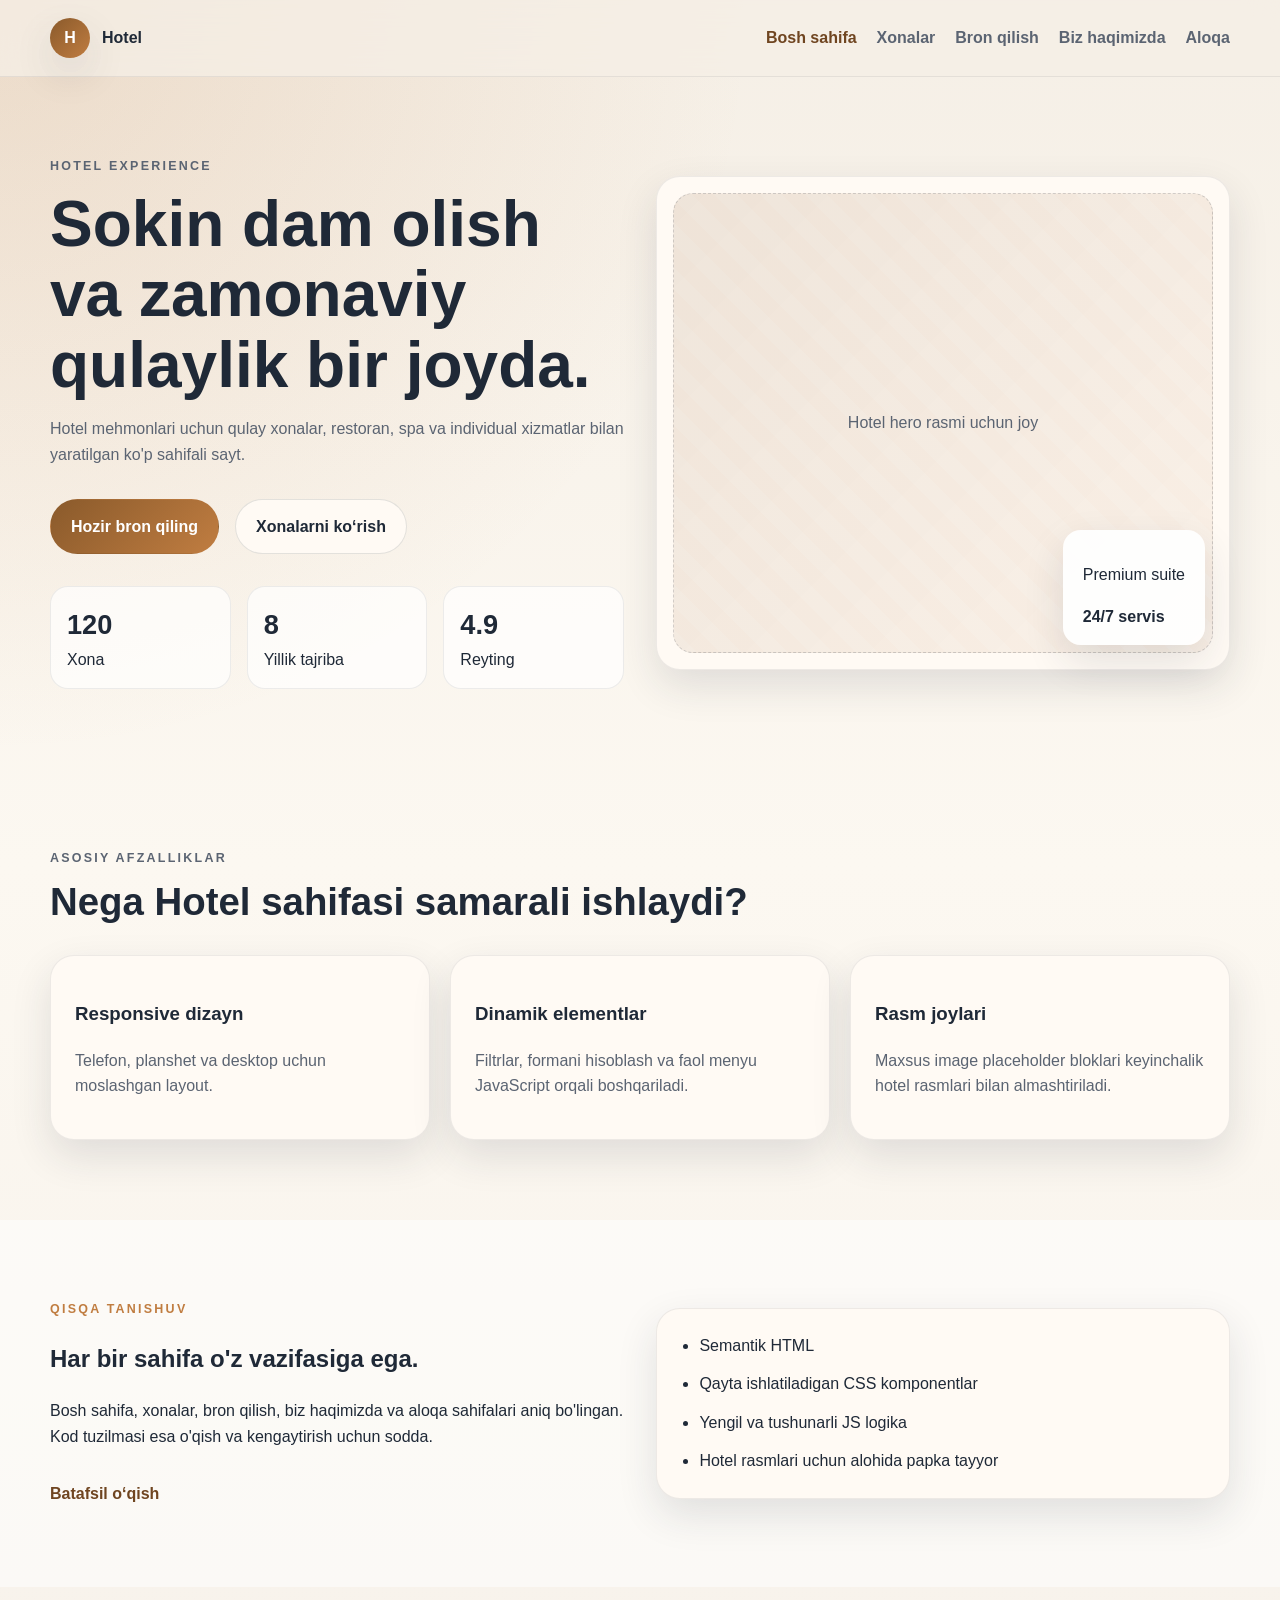
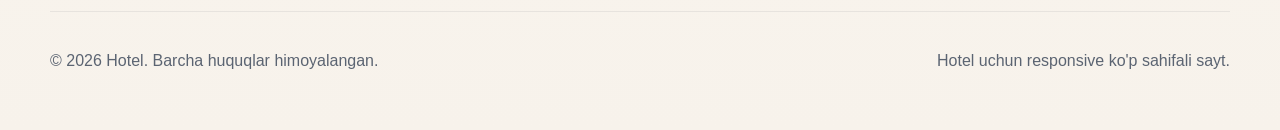
==== index.html @ 444945fe "Project initialized" ====
<!doctype html>
<html lang="uz">
  <head>
    <meta charset="UTF-8" />
    <meta name="viewport" content="width=device-width, initial-scale=1.0" />
    <meta
      name="description"
      content="Hotel - zamonaviy, responsive va ko'p sahifali mehmonxona sayti."
    />
    <title>Hotel | Bosh sahifa</title>
    <link rel="stylesheet" href="css/styles.css" />
    <script src="js/main.js" defer></script>
  </head>
  <body>
    <header class="site-header" data-header>
      <div class="container nav-shell">
        <a class="brand" href="index.html" aria-label="Hotel bosh sahifasi">
          <span class="brand-mark">H</span>
          <span class="brand-text">Hotel</span>
        </a>
        <button
          class="nav-toggle"
          type="button"
          aria-expanded="false"
          aria-controls="site-nav"
        >
          <span></span>
          <span></span>
          <span></span>
          <span class="sr-only">Menyuni ochish</span>
        </button>
        <nav class="site-nav" id="site-nav" data-nav>
          <a class="active" href="index.html">Bosh sahifa</a>
          <a href="rooms.html">Xonalar</a>
          <a href="booking.html">Bron qilish</a>
          <a href="about.html">Biz haqimizda</a>
          <a href="contact.html">Aloqa</a>
        </nav>
      </div>
    </header>

    <main>
      <section class="hero section" data-reveal>
        <div class="container hero-grid">
          <div class="hero-copy">
            <p class="eyebrow">Hotel Experience</p>
            <h1>Sokin dam olish va zamonaviy qulaylik bir joyda.</h1>
            <p>
              Hotel mehmonlari uchun qulay xonalar, restoran, spa va individual
              xizmatlar bilan yaratilgan ko'p sahifali sayt.
            </p>
            <div class="hero-actions">
              <a class="btn btn-primary" href="booking.html"
                >Hozir bron qiling</a
              >
              <a class="btn btn-secondary" href="rooms.html"
                >Xonalarni ko‘rish</a
              >
            </div>
            <ul class="hero-stats">
              <li><strong data-counter="120">0</strong><span>Xona</span></li>
              <li>
                <strong data-counter="8">0</strong><span>Yillik tajriba</span>
              </li>
              <li><strong data-counter="4.9">0</strong><span>Reyting</span></li>
            </ul>
          </div>
          <div class="hero-visual card" aria-label="Hotel vizual bloki">
            <div class="image-placeholder image-placeholder--large">
              <span>Hotel hero rasmi uchun joy</span>
            </div>
            <div class="floating-card">
              <p>Premium suite</p>
              <strong>24/7 servis</strong>
            </div>
          </div>
        </div>
      </section>

      <section class="section" data-reveal>
        <div class="container">
          <div class="section-heading">
            <p class="eyebrow">Asosiy afzalliklar</p>
            <h2>Nega Hotel sahifasi samarali ishlaydi?</h2>
          </div>
          <div class="feature-grid">
            <article class="card feature-card">
              <h3>Responsive dizayn</h3>
              <p>Telefon, planshet va desktop uchun moslashgan layout.</p>
            </article>
            <article class="card feature-card">
              <h3>Dinamik elementlar</h3>
              <p>
                Filtrlar, formani hisoblash va faol menyu JavaScript orqali
                boshqariladi.
              </p>
            </article>
            <article class="card feature-card">
              <h3>Rasm joylari</h3>
              <p>
                Maxsus image placeholder bloklari keyinchalik hotel rasmlari
                bilan almashtiriladi.
              </p>
            </article>
          </div>
        </div>
      </section>

      <section class="section section-muted" data-reveal>
        <div class="container split-layout">
          <div>
            <p class="eyebrow">Qisqa tanishuv</p>
            <h2>Har bir sahifa o'z vazifasiga ega.</h2>
            <p>
              Bosh sahifa, xonalar, bron qilish, biz haqimizda va aloqa
              sahifalari aniq bo'lingan. Kod tuzilmasi esa o'qish va
              kengaytirish uchun sodda.
            </p>
            <a class="text-link" href="about.html">Batafsil o‘qish</a>
          </div>
          <div class="card checklist-card">
            <ul class="clean-list">
              <li>Semantik HTML</li>
              <li>Qayta ishlatiladigan CSS komponentlar</li>
              <li>Yengil va tushunarli JS logika</li>
              <li>Hotel rasmlari uchun alohida papka tayyor</li>
            </ul>
          </div>
        </div>
      </section>
    </main>

    <footer class="site-footer">
      <div class="container footer-grid">
        <p>
          &copy; <span data-year></span> Hotel. Barcha huquqlar himoyalangan.
        </p>
        <p>Hotel uchun responsive ko'p sahifali sayt.</p>
      </div>
    </footer>
  </body>
</html>
---- css/styles.css ----
:root {
  --bg: #f5efe6;
  --bg-alt: #efe4d3;
  --surface: #fffaf4;
  --surface-strong: #ffffff;
  --text: #1f2937;
  --muted: #5b6472;
  --brand: #8a5a2b;
  --brand-dark: #6f4520;
  --accent: #c07d41;
  --border: rgba(31, 41, 55, 0.12);
  --shadow: 0 16px 40px rgba(31, 41, 55, 0.12);
  --radius: 24px;
  --container: 1180px;
}

* {
  box-sizing: border-box;
}

html {
  scroll-behavior: smooth;
}

body {
  margin: 0;
  font-family: 'Segoe UI', 'Helvetica Neue', Arial, sans-serif;
  background:
    radial-gradient(
      circle at top left,
      rgba(192, 125, 65, 0.18),
      transparent 35%
    ),
    linear-gradient(180deg, var(--bg), #fcf8f1 50%, #f7f2eb 100%);
  color: var(--text);
  line-height: 1.6;
}

a {
  color: inherit;
  text-decoration: none;
}

img {
  max-width: 100%;
  display: block;
}

button,
input,
select,
textarea {
  font: inherit;
}

.container {
  width: min(100% - 2rem, var(--container));
  margin-inline: auto;
}

.section {
  padding: 5rem 0;
}

.section-muted {
  background: rgba(255, 255, 255, 0.55);
}

.site-header {
  position: sticky;
  top: 0;
  z-index: 20;
  backdrop-filter: blur(16px);
  background: rgba(245, 239, 230, 0.78);
  border-bottom: 1px solid rgba(31, 41, 55, 0.08);
}

.nav-shell {
  min-height: 76px;
  display: flex;
  align-items: center;
  justify-content: space-between;
  gap: 1rem;
}

.brand {
  display: inline-flex;
  align-items: center;
  gap: 0.75rem;
  font-weight: 700;
}

.brand-mark {
  width: 2.5rem;
  height: 2.5rem;
  display: grid;
  place-items: center;
  border-radius: 50%;
  color: #fff;
  background: linear-gradient(135deg, var(--brand), var(--accent));
  box-shadow: var(--shadow);
}

.site-nav {
  display: flex;
  align-items: center;
  gap: 1.25rem;
}

.site-nav a {
  color: var(--muted);
  font-weight: 600;
  transition: color 0.2s ease;
}

.site-nav a:hover,
.site-nav a.active {
  color: var(--brand-dark);
}

.nav-toggle {
  display: none;
  width: 3rem;
  height: 3rem;
  border: 1px solid var(--border);
  border-radius: 14px;
  background: var(--surface);
  align-items: center;
  justify-content: center;
  gap: 0.22rem;
  flex-direction: column;
}

.nav-toggle span {
  width: 1.25rem;
  height: 2px;
  border-radius: 999px;
  background: var(--text);
}

.hero-grid,
.split-layout,
.booking-layout,
.about-layout,
.contact-layout {
  display: grid;
  gap: 2rem;
  align-items: center;
}

.hero-grid,
.split-layout,
.about-layout,
.contact-layout {
  grid-template-columns: repeat(2, minmax(0, 1fr));
}

.hero-copy h1,
.section-heading h2,
.booking-layout h1,
.about-layout h1,
.contact-card h1 {
  margin: 0 0 1rem;
  line-height: 1.1;
}

.hero-copy h1,
.booking-layout h1,
.about-layout h1,
.contact-card h1 {
  font-size: clamp(2.5rem, 5vw, 4.75rem);
}

.section-heading {
  margin-bottom: 2rem;
}

.section-heading h2 {
  font-size: clamp(1.9rem, 3vw, 2.75rem);
}

.eyebrow {
  margin: 0 0 0.75rem;
  text-transform: uppercase;
  letter-spacing: 0.18em;
  font-size: 0.78rem;
  font-weight: 700;
  color: var(--accent);
}

.hero-copy p,
.section-heading p,
.feature-card p,
.room-card p,
.summary-note,
.timeline-item p,
.contact-info p {
  color: var(--muted);
}

.hero-actions {
  display: flex;
  flex-wrap: wrap;
  gap: 1rem;
  margin: 2rem 0;
}

.btn {
  display: inline-flex;
  align-items: center;
  justify-content: center;
  min-height: 3rem;
  padding: 0.85rem 1.25rem;
  border-radius: 999px;
  border: 1px solid transparent;
  font-weight: 700;
  transition:
    transform 0.2s ease,
    background 0.2s ease,
    border-color 0.2s ease;
}

.btn:hover {
  transform: translateY(-1px);
}

.btn-primary {
  color: #fff;
  background: linear-gradient(135deg, var(--brand), var(--accent));
}

.btn-secondary,
.filter-btn {
  background: var(--surface);
  border-color: var(--border);
  color: var(--text);
}

.hero-stats {
  list-style: none;
  padding: 0;
  margin: 2rem 0 0;
  display: grid;
  grid-template-columns: repeat(3, minmax(0, 1fr));
  gap: 1rem;
}

.hero-stats li,
.summary-row {
  padding: 1rem;
  border-radius: 18px;
  background: rgba(255, 255, 255, 0.68);
  border: 1px solid rgba(31, 41, 55, 0.08);
}

.hero-stats strong {
  display: block;
  font-size: 1.7rem;
}

.card {
  background: var(--surface);
  border: 1px solid rgba(31, 41, 55, 0.08);
  border-radius: var(--radius);
  box-shadow: var(--shadow);
}

.hero-visual {
  position: relative;
  padding: 1rem;
}

.floating-card {
  position: absolute;
  right: 1.5rem;
  bottom: 1.5rem;
  padding: 1rem 1.25rem;
  border-radius: 18px;
  background: rgba(255, 255, 255, 0.92);
  box-shadow: var(--shadow);
}

.feature-grid,
.room-grid,
.timeline {
  display: grid;
  gap: 1.25rem;
}

.feature-grid {
  grid-template-columns: repeat(3, minmax(0, 1fr));
}

.feature-card,
.timeline-item,
.summary-card,
.form-card,
.contact-card,
.contact-info,
.checklist-card {
  padding: 1.5rem;
}

.split-heading {
  display: flex;
  align-items: flex-end;
  justify-content: space-between;
  gap: 1rem;
  flex-wrap: wrap;
}

.room-filters {
  display: flex;
  flex-wrap: wrap;
  gap: 0.75rem;
}

.filter-btn {
  padding: 0.8rem 1rem;
  border-radius: 999px;
  cursor: pointer;
}

.filter-btn.is-active {
  color: #fff;
  background: var(--brand);
  border-color: var(--brand);
}

.room-grid {
  grid-template-columns: repeat(2, minmax(0, 1fr));
}

.room-card {
  overflow: hidden;
}

.room-card-body {
  padding: 1.25rem;
}

.room-meta {
  display: flex;
  align-items: center;
  justify-content: space-between;
  gap: 1rem;
  margin-top: 1rem;
}

.booking-layout,
.contact-layout {
  grid-template-columns: 1.15fr 0.85fr;
}

.booking-form,
.contact-form {
  display: grid;
  gap: 1rem;
}

.booking-form label,
.contact-form label {
  display: grid;
  gap: 0.45rem;
  font-weight: 600;
}

.booking-form input,
.booking-form select,
.contact-form input,
.contact-form textarea {
  width: 100%;
  padding: 0.9rem 1rem;
  border-radius: 14px;
  border: 1px solid var(--border);
  background: rgba(255, 255, 255, 0.8);
}

.summary-row {
  display: flex;
  justify-content: space-between;
  align-items: center;
  margin-bottom: 1rem;
}

.timeline {
  margin-top: 2rem;
}

.image-stack {
  padding: 1rem;
  display: grid;
  gap: 1rem;
}

.image-placeholder {
  border-radius: 20px;
  border: 1px dashed rgba(31, 41, 55, 0.18);
  display: grid;
  place-items: center;
  text-align: center;
  color: var(--muted);
  background:
    linear-gradient(135deg, rgba(138, 90, 43, 0.14), rgba(192, 125, 65, 0.08)),
    repeating-linear-gradient(
      45deg,
      rgba(255, 255, 255, 0.3) 0 16px,
      transparent 16px 32px
    );
}

.image-placeholder--large {
  min-height: 460px;
}

.image-placeholder--medium {
  min-height: 220px;
}

.image-placeholder--room {
  min-height: 220px;
  border-radius: 0;
}

.image-placeholder--map {
  min-height: 230px;
  margin-top: 1rem;
}

.image-placeholder--accent {
  background:
    linear-gradient(135deg, rgba(111, 69, 32, 0.2), rgba(192, 125, 65, 0.14)),
    repeating-linear-gradient(
      135deg,
      rgba(255, 255, 255, 0.22) 0 14px,
      transparent 14px 28px
    );
}

.text-link {
  display: inline-flex;
  margin-top: 1rem;
  font-weight: 700;
  color: var(--brand-dark);
}

.clean-list {
  margin: 0;
  padding-left: 1.15rem;
  display: grid;
  gap: 0.8rem;
}

.site-footer {
  padding: 1.5rem 0 2.5rem;
  color: var(--muted);
}

.footer-grid {
  display: flex;
  justify-content: space-between;
  gap: 1rem;
  flex-wrap: wrap;
  border-top: 1px solid rgba(31, 41, 55, 0.08);
  padding-top: 1.25rem;
}

.sr-only {
  position: absolute;
  width: 1px;
  height: 1px;
  padding: 0;
  margin: -1px;
  overflow: hidden;
  clip: rect(0, 0, 0, 0);
  white-space: nowrap;
  border: 0;
}

[data-reveal] {
  opacity: 0;
  transform: translateY(18px);
  transition:
    opacity 0.7s ease,
    transform 0.7s ease;
}

[data-reveal].is-visible {
  opacity: 1;
  transform: translateY(0);
}

@media (max-width: 900px) {
  .hero-grid,
  .split-layout,
  .feature-grid,
  .room-grid,
  .booking-layout,
  .about-layout,
  .contact-layout {
    grid-template-columns: 1fr;
  }

  .nav-toggle {
    display: inline-flex;
  }

  .site-nav {
    position: absolute;
    top: 76px;
    right: 1rem;
    left: 1rem;
    display: grid;
    gap: 0;
    background: rgba(255, 250, 244, 0.98);
    border: 1px solid rgba(31, 41, 55, 0.08);
    border-radius: 20px;
    overflow: hidden;
    box-shadow: var(--shadow);
    max-height: 0;
    opacity: 0;
    pointer-events: none;
    transition:
      max-height 0.25s ease,
      opacity 0.25s ease;
  }

  .site-nav.is-open {
    max-height: 420px;
    opacity: 1;
    pointer-events: auto;
  }

  .site-nav a {
    padding: 1rem 1.1rem;
    border-bottom: 1px solid rgba(31, 41, 55, 0.06);
  }

  .site-nav a:last-child {
    border-bottom: 0;
  }

  .hero-stats {
    grid-template-columns: 1fr;
  }
}

@media (max-width: 640px) {
  .section {
    padding: 3.5rem 0;
  }

  .container {
    width: min(100% - 1.2rem, var(--container));
  }

  .floating-card {
    position: static;
    margin-top: 1rem;
  }

  .room-meta,
  .summary-row,
  .footer-grid {
    flex-direction: column;
    align-items: flex-start;
  }
}
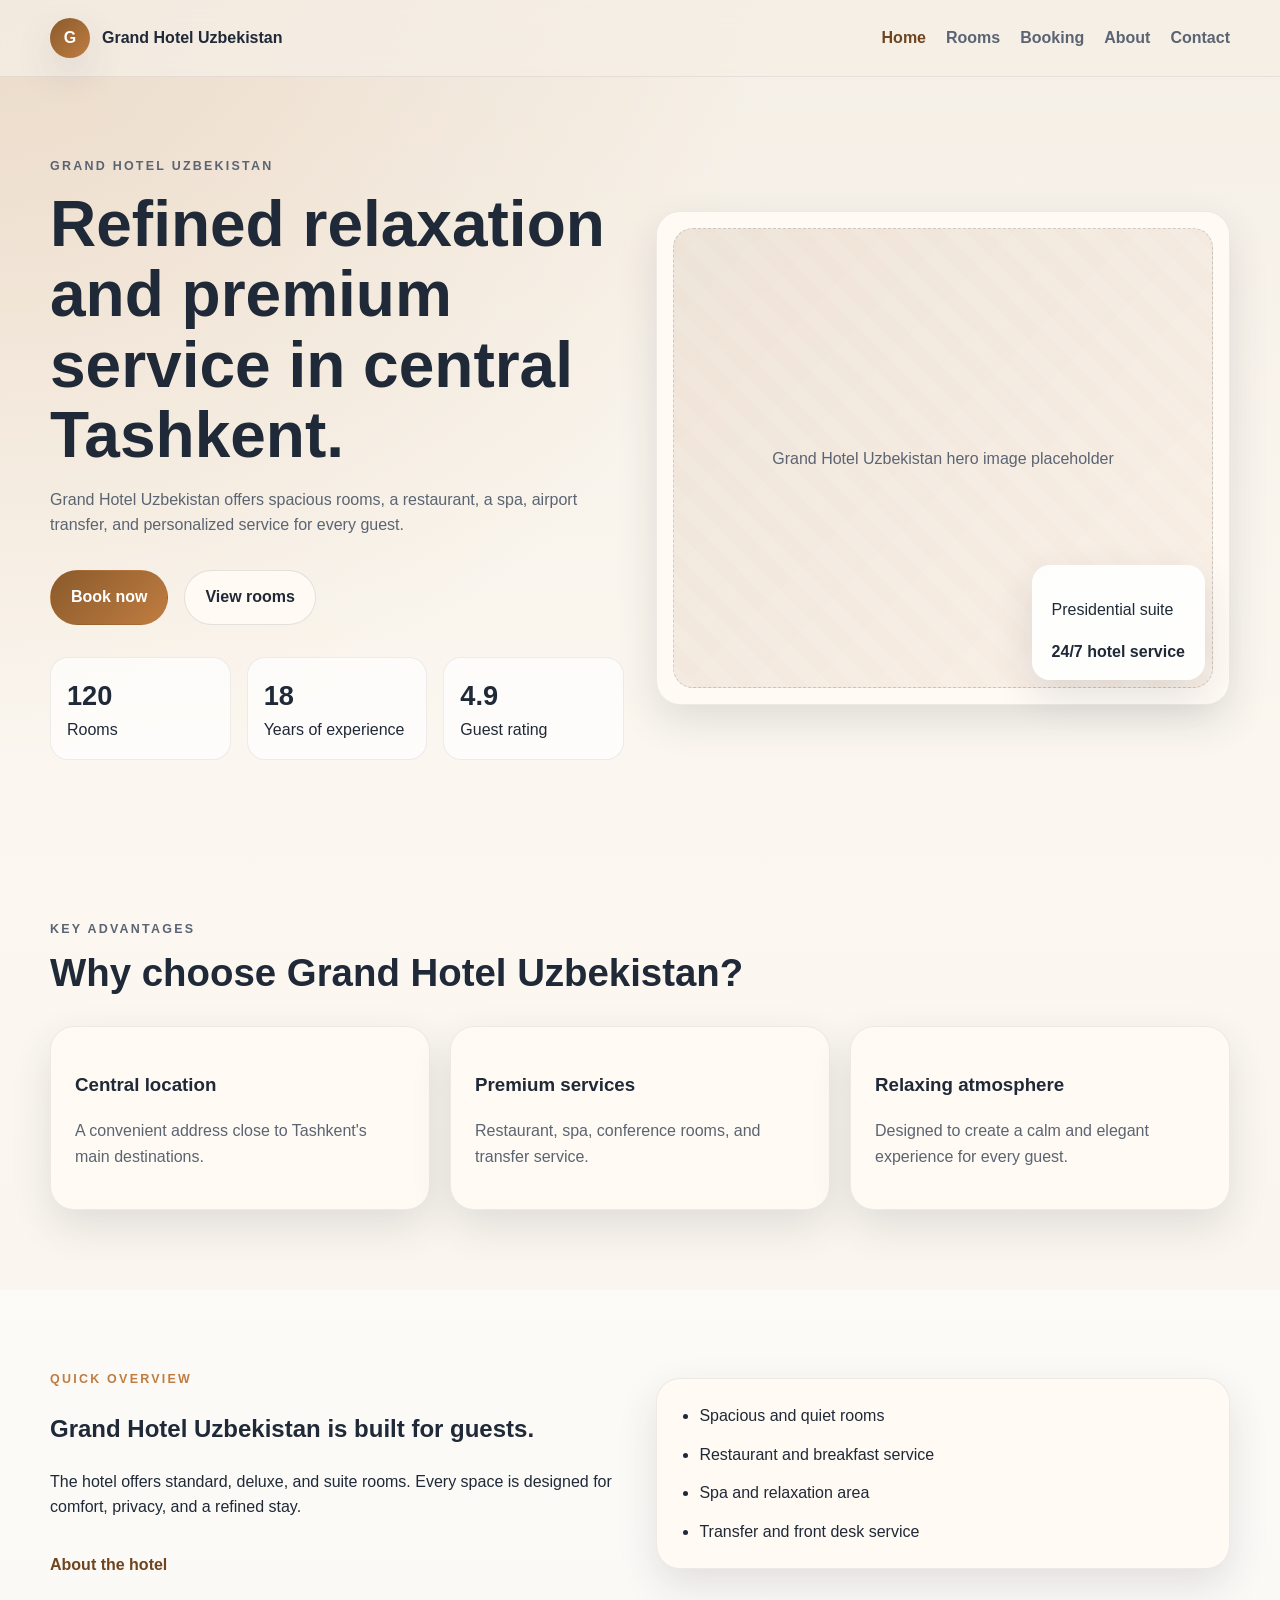
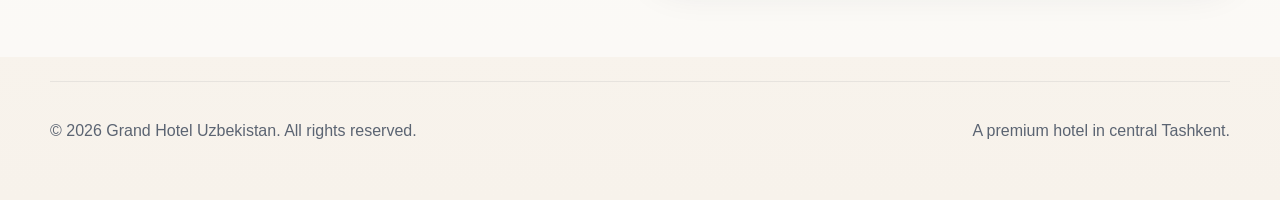
==== commit 1fb60c5b: "Change language" ====
--- a/index.html
+++ b/index.html
@@ -1,22 +1,26 @@
 <!doctype html>
-<html lang="uz">
+<html lang="en">
   <head>
     <meta charset="UTF-8" />
     <meta name="viewport" content="width=device-width, initial-scale=1.0" />
     <meta
       name="description"
-      content="Hotel - zamonaviy, responsive va ko'p sahifali mehmonxona sayti."
+      content="Grand Hotel Uzbekistan - a premium hotel in the heart of Tashkent."
     />
-    <title>Hotel | Bosh sahifa</title>
+    <title>Grand Hotel Uzbekistan | Home</title>
     <link rel="stylesheet" href="css/styles.css" />
     <script src="js/main.js" defer></script>
   </head>
   <body>
     <header class="site-header" data-header>
       <div class="container nav-shell">
-        <a class="brand" href="index.html" aria-label="Hotel bosh sahifasi">
-          <span class="brand-mark">H</span>
-          <span class="brand-text">Hotel</span>
+        <a
+          class="brand"
+          href="index.html"
+          aria-label="Grand Hotel Uzbekistan home page"
+        >
+          <span class="brand-mark">G</span>
+          <span class="brand-text">Grand Hotel Uzbekistan</span>
         </a>
         <button
           class="nav-toggle"
@@ -27,14 +31,14 @@
           <span></span>
           <span></span>
           <span></span>
-          <span class="sr-only">Menyuni ochish</span>
+          <span class="sr-only">Open menu</span>
         </button>
         <nav class="site-nav" id="site-nav" data-nav>
-          <a class="active" href="index.html">Bosh sahifa</a>
-          <a href="rooms.html">Xonalar</a>
-          <a href="booking.html">Bron qilish</a>
-          <a href="about.html">Biz haqimizda</a>
-          <a href="contact.html">Aloqa</a>
+          <a class="active" href="index.html">Home</a>
+          <a href="rooms.html">Rooms</a>
+          <a href="booking.html">Booking</a>
+          <a href="about.html">About</a>
+          <a href="contact.html">Contact</a>
         </nav>
       </div>
     </header>
@@ -43,35 +47,34 @@
       <section class="hero section" data-reveal>
         <div class="container hero-grid">
           <div class="hero-copy">
-            <p class="eyebrow">Hotel Experience</p>
-            <h1>Sokin dam olish va zamonaviy qulaylik bir joyda.</h1>
+            <p class="eyebrow">Grand Hotel Uzbekistan</p>
+            <h1>Refined relaxation and premium service in central Tashkent.</h1>
             <p>
-              Hotel mehmonlari uchun qulay xonalar, restoran, spa va individual
-              xizmatlar bilan yaratilgan ko'p sahifali sayt.
+              Grand Hotel Uzbekistan offers spacious rooms, a restaurant, a spa,
+              airport transfer, and personalized service for every guest.
             </p>
             <div class="hero-actions">
-              <a class="btn btn-primary" href="booking.html"
-                >Hozir bron qiling</a
-              >
-              <a class="btn btn-secondary" href="rooms.html"
-                >Xonalarni ko‘rish</a
-              >
+              <a class="btn btn-primary" href="booking.html">Book now</a>
+              <a class="btn btn-secondary" href="rooms.html">View rooms</a>
             </div>
             <ul class="hero-stats">
-              <li><strong data-counter="120">0</strong><span>Xona</span></li>
+              <li><strong data-counter="120">0</strong><span>Rooms</span></li>
               <li>
-                <strong data-counter="8">0</strong><span>Yillik tajriba</span>
+                <strong data-counter="18">0</strong
+                ><span>Years of experience</span>
               </li>
-              <li><strong data-counter="4.9">0</strong><span>Reyting</span></li>
+              <li>
+                <strong data-counter="4.9">0</strong><span>Guest rating</span>
+              </li>
             </ul>
           </div>
           <div class="hero-visual card" aria-label="Hotel vizual bloki">
             <div class="image-placeholder image-placeholder--large">
-              <span>Hotel hero rasmi uchun joy</span>
+              <span>Grand Hotel Uzbekistan hero image placeholder</span>
             </div>
             <div class="floating-card">
-              <p>Premium suite</p>
-              <strong>24/7 servis</strong>
+              <p>Presidential suite</p>
+              <strong>24/7 hotel service</strong>
             </div>
           </div>
         </div>
@@ -80,26 +83,23 @@
       <section class="section" data-reveal>
         <div class="container">
           <div class="section-heading">
-            <p class="eyebrow">Asosiy afzalliklar</p>
-            <h2>Nega Hotel sahifasi samarali ishlaydi?</h2>
+            <p class="eyebrow">Key advantages</p>
+            <h2>Why choose Grand Hotel Uzbekistan?</h2>
           </div>
           <div class="feature-grid">
             <article class="card feature-card">
-              <h3>Responsive dizayn</h3>
-              <p>Telefon, planshet va desktop uchun moslashgan layout.</p>
+              <h3>Central location</h3>
+              <p>A convenient address close to Tashkent's main destinations.</p>
             </article>
             <article class="card feature-card">
-              <h3>Dinamik elementlar</h3>
-              <p>
-                Filtrlar, formani hisoblash va faol menyu JavaScript orqali
-                boshqariladi.
-              </p>
+              <h3>Premium services</h3>
+              <p>Restaurant, spa, conference rooms, and transfer service.</p>
             </article>
             <article class="card feature-card">
-              <h3>Rasm joylari</h3>
+              <h3>Relaxing atmosphere</h3>
               <p>
-                Maxsus image placeholder bloklari keyinchalik hotel rasmlari
-                bilan almashtiriladi.
+                Designed to create a calm and elegant experience for every
+                guest.
               </p>
             </article>
           </div>
@@ -109,21 +109,20 @@
       <section class="section section-muted" data-reveal>
         <div class="container split-layout">
           <div>
-            <p class="eyebrow">Qisqa tanishuv</p>
-            <h2>Har bir sahifa o'z vazifasiga ega.</h2>
+            <p class="eyebrow">Quick overview</p>
+            <h2>Grand Hotel Uzbekistan is built for guests.</h2>
             <p>
-              Bosh sahifa, xonalar, bron qilish, biz haqimizda va aloqa
-              sahifalari aniq bo'lingan. Kod tuzilmasi esa o'qish va
-              kengaytirish uchun sodda.
+              The hotel offers standard, deluxe, and suite rooms. Every space is
+              designed for comfort, privacy, and a refined stay.
             </p>
-            <a class="text-link" href="about.html">Batafsil o‘qish</a>
+            <a class="text-link" href="about.html">About the hotel</a>
           </div>
           <div class="card checklist-card">
             <ul class="clean-list">
-              <li>Semantik HTML</li>
-              <li>Qayta ishlatiladigan CSS komponentlar</li>
-              <li>Yengil va tushunarli JS logika</li>
-              <li>Hotel rasmlari uchun alohida papka tayyor</li>
+              <li>Spacious and quiet rooms</li>
+              <li>Restaurant and breakfast service</li>
+              <li>Spa and relaxation area</li>
+              <li>Transfer and front desk service</li>
             </ul>
           </div>
         </div>
@@ -133,9 +132,10 @@
     <footer class="site-footer">
       <div class="container footer-grid">
         <p>
-          &copy; <span data-year></span> Hotel. Barcha huquqlar himoyalangan.
+          &copy; <span data-year></span> Grand Hotel Uzbekistan. All rights
+          reserved.
         </p>
-        <p>Hotel uchun responsive ko'p sahifali sayt.</p>
+        <p>A premium hotel in central Tashkent.</p>
       </div>
     </footer>
   </body>
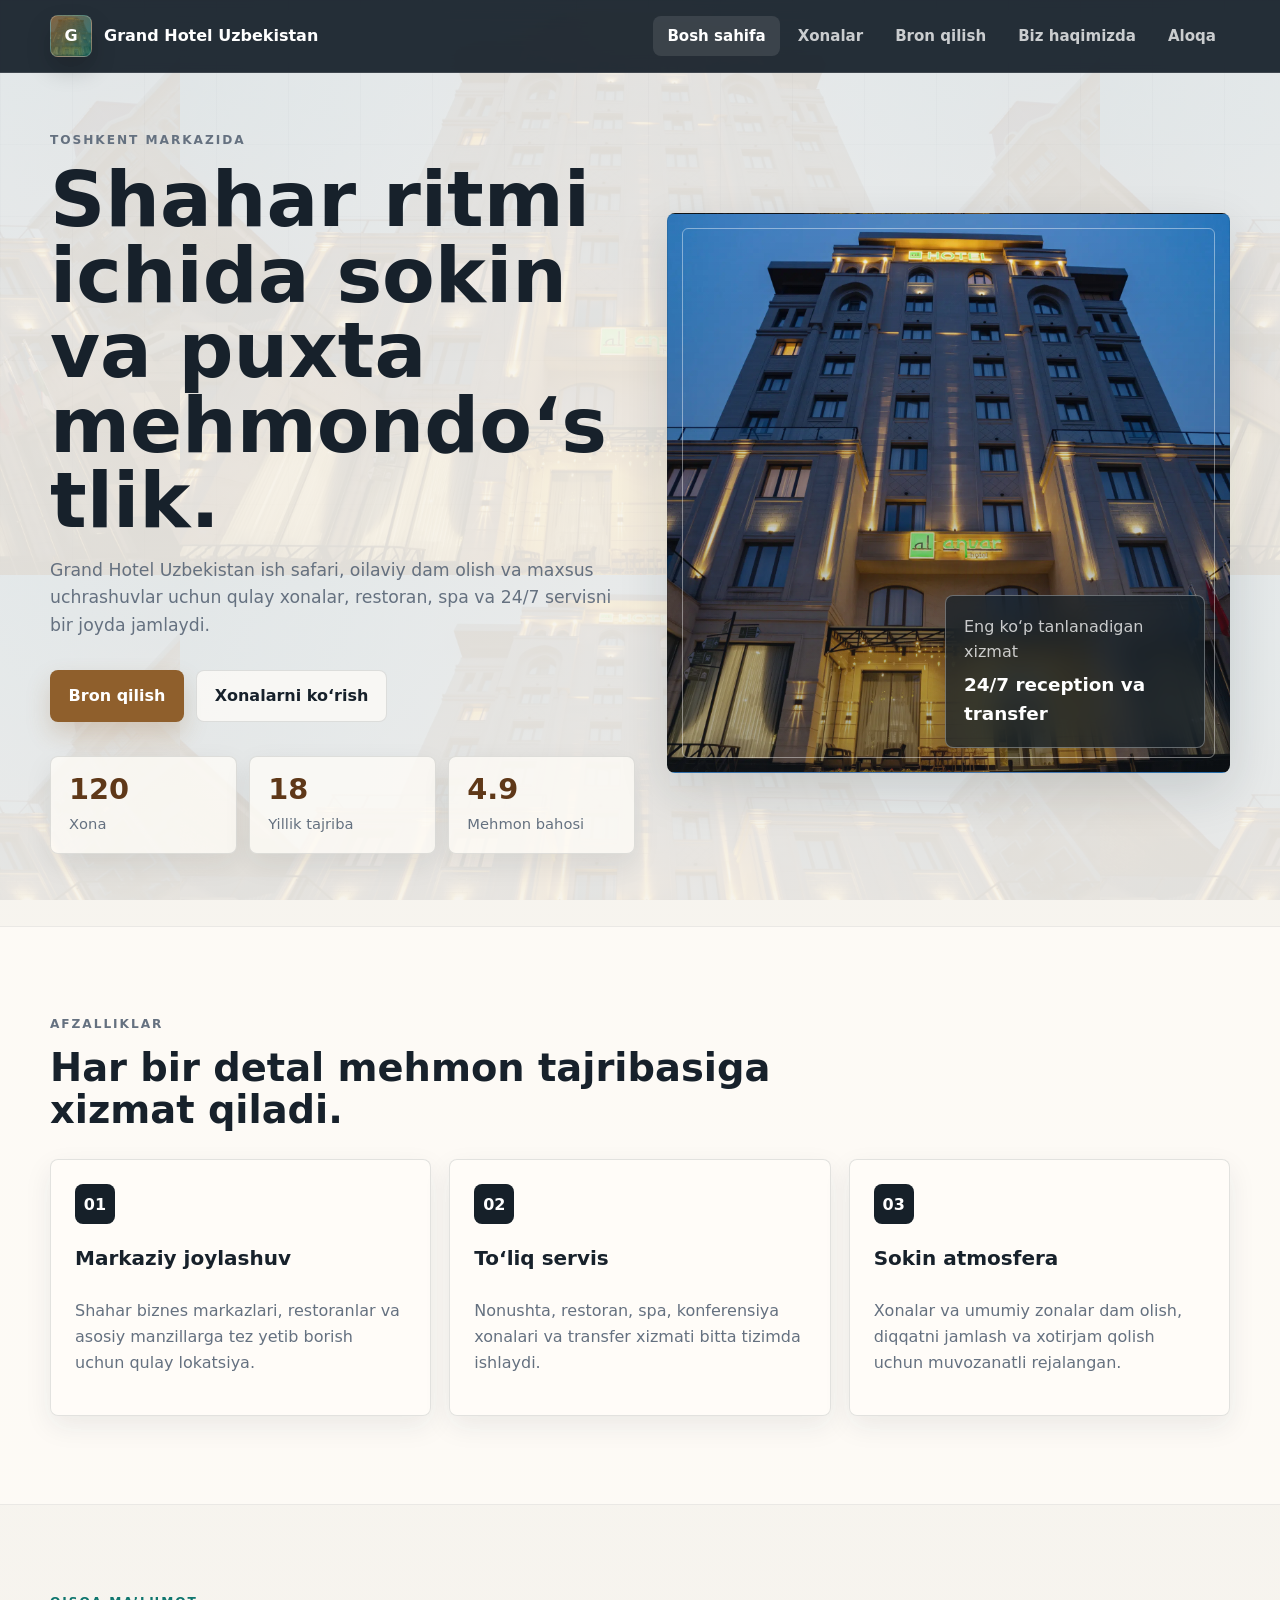
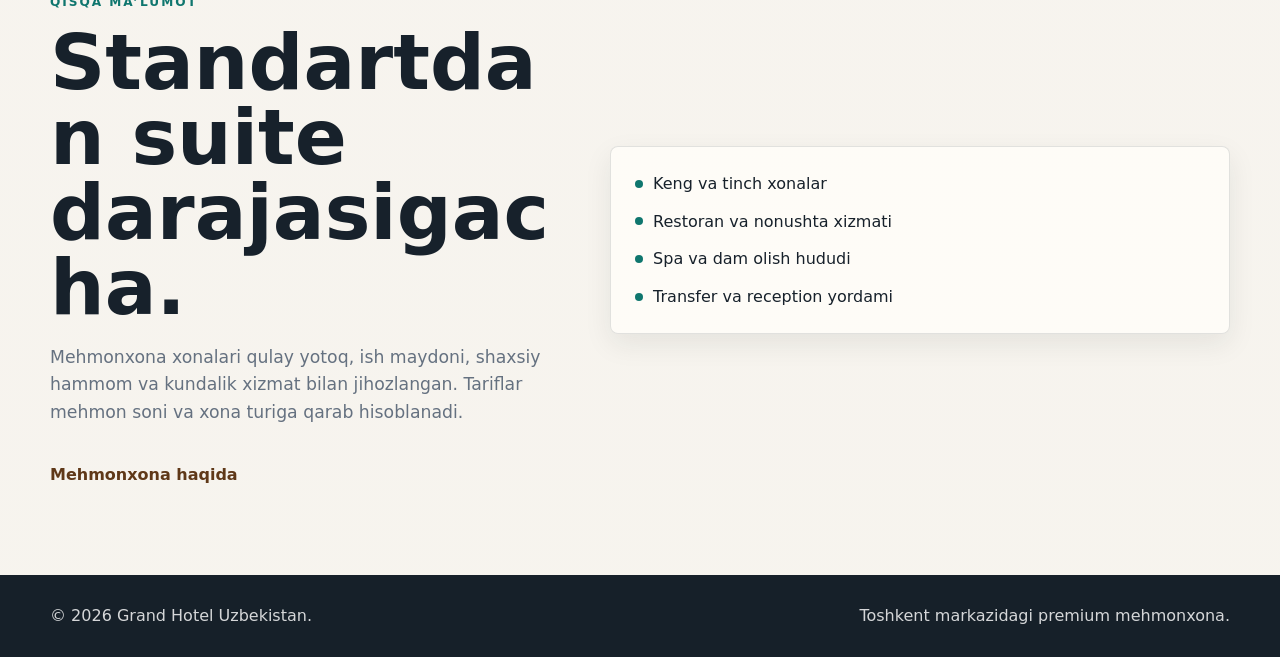
==== commit ea818c51: "Another style gives in project" ====
--- a/index.html
+++ b/index.html
@@ -1,13 +1,13 @@
 <!doctype html>
-<html lang="en">
+<html lang="uz">
   <head>
     <meta charset="UTF-8" />
     <meta name="viewport" content="width=device-width, initial-scale=1.0" />
     <meta
       name="description"
-      content="Grand Hotel Uzbekistan - a premium hotel in the heart of Tashkent."
+      content="Grand Hotel Uzbekistan - Toshkent markazidagi premium mehmonxona."
     />
-    <title>Grand Hotel Uzbekistan | Home</title>
+    <title>Grand Hotel Uzbekistan | Bosh sahifa</title>
     <link rel="stylesheet" href="css/styles.css" />
     <script src="js/main.js" defer></script>
   </head>
@@ -17,7 +17,7 @@
         <a
           class="brand"
           href="index.html"
-          aria-label="Grand Hotel Uzbekistan home page"
+          aria-label="Grand Hotel Uzbekistan bosh sahifasi"
         >
           <span class="brand-mark">G</span>
           <span class="brand-text">Grand Hotel Uzbekistan</span>
@@ -31,98 +31,103 @@
           <span></span>
           <span></span>
           <span></span>
-          <span class="sr-only">Open menu</span>
+          <span class="sr-only">Menyuni ochish</span>
         </button>
         <nav class="site-nav" id="site-nav" data-nav>
-          <a class="active" href="index.html">Home</a>
-          <a href="rooms.html">Rooms</a>
-          <a href="booking.html">Booking</a>
-          <a href="about.html">About</a>
-          <a href="contact.html">Contact</a>
+          <a class="active" href="index.html">Bosh sahifa</a>
+          <a href="rooms.html">Xonalar</a>
+          <a href="booking.html">Bron qilish</a>
+          <a href="about.html">Biz haqimizda</a>
+          <a href="contact.html">Aloqa</a>
         </nav>
       </div>
     </header>
 
     <main>
-      <section class="hero section" data-reveal>
+      <section class="hero" data-reveal>
         <div class="container hero-grid">
           <div class="hero-copy">
-            <p class="eyebrow">Grand Hotel Uzbekistan</p>
-            <h1>Refined relaxation and premium service in central Tashkent.</h1>
-            <p>
-              Grand Hotel Uzbekistan offers spacious rooms, a restaurant, a spa,
-              airport transfer, and personalized service for every guest.
+            <p class="eyebrow">Toshkent markazida</p>
+            <h1>Shahar ritmi ichida sokin va puxta mehmondo‘stlik.</h1>
+            <p class="lead">
+              Grand Hotel Uzbekistan ish safari, oilaviy dam olish va maxsus
+              uchrashuvlar uchun qulay xonalar, restoran, spa va 24/7 servisni
+              bir joyda jamlaydi.
             </p>
             <div class="hero-actions">
-              <a class="btn btn-primary" href="booking.html">Book now</a>
-              <a class="btn btn-secondary" href="rooms.html">View rooms</a>
+              <a class="btn btn-primary" href="booking.html">Bron qilish</a>
+              <a class="btn btn-secondary" href="rooms.html">Xonalarni ko‘rish</a>
             </div>
-            <ul class="hero-stats">
-              <li><strong data-counter="120">0</strong><span>Rooms</span></li>
+            <ul class="hero-stats" aria-label="Mehmonxona ko‘rsatkichlari">
+              <li><strong data-counter="120">0</strong><span>Xona</span></li>
               <li>
                 <strong data-counter="18">0</strong
-                ><span>Years of experience</span>
+                ><span>Yillik tajriba</span>
               </li>
               <li>
-                <strong data-counter="4.9">0</strong><span>Guest rating</span>
+                <strong data-counter="4.9">0</strong><span>Mehmon bahosi</span>
               </li>
             </ul>
           </div>
-          <div class="hero-visual card" aria-label="Hotel vizual bloki">
-            <div class="image-placeholder image-placeholder--large">
-              <span>Grand Hotel Uzbekistan hero image placeholder</span>
-            </div>
+          <div class="hero-visual card" aria-label="Mehmonxona muhiti">
             <div class="floating-card">
-              <p>Presidential suite</p>
-              <strong>24/7 hotel service</strong>
+              <p>Eng ko‘p tanlanadigan xizmat</p>
+              <strong>24/7 reception va transfer</strong>
             </div>
           </div>
         </div>
       </section>
 
-      <section class="section" data-reveal>
+      <section class="section section-band" data-reveal>
         <div class="container">
           <div class="section-heading">
-            <p class="eyebrow">Key advantages</p>
-            <h2>Why choose Grand Hotel Uzbekistan?</h2>
+            <p class="eyebrow">Afzalliklar</p>
+            <h2>Har bir detal mehmon tajribasiga xizmat qiladi.</h2>
           </div>
           <div class="feature-grid">
-            <article class="card feature-card">
-              <h3>Central location</h3>
-              <p>A convenient address close to Tashkent's main destinations.</p>
+            <article class="card feature-card" data-index="01">
+              <h3>Markaziy joylashuv</h3>
+              <p>
+                Shahar biznes markazlari, restoranlar va asosiy manzillarga
+                tez yetib borish uchun qulay lokatsiya.
+              </p>
             </article>
-            <article class="card feature-card">
-              <h3>Premium services</h3>
-              <p>Restaurant, spa, conference rooms, and transfer service.</p>
+            <article class="card feature-card" data-index="02">
+              <h3>To‘liq servis</h3>
+              <p>
+                Nonushta, restoran, spa, konferensiya xonalari va transfer
+                xizmati bitta tizimda ishlaydi.
+              </p>
             </article>
-            <article class="card feature-card">
-              <h3>Relaxing atmosphere</h3>
+            <article class="card feature-card" data-index="03">
+              <h3>Sokin atmosfera</h3>
               <p>
-                Designed to create a calm and elegant experience for every
-                guest.
+                Xonalar va umumiy zonalar dam olish, diqqatni jamlash va
+                xotirjam qolish uchun muvozanatli rejalangan.
               </p>
             </article>
           </div>
         </div>
       </section>
 
-      <section class="section section-muted" data-reveal>
+      <section class="section" data-reveal>
         <div class="container split-layout">
           <div>
-            <p class="eyebrow">Quick overview</p>
-            <h2>Grand Hotel Uzbekistan is built for guests.</h2>
-            <p>
-              The hotel offers standard, deluxe, and suite rooms. Every space is
-              designed for comfort, privacy, and a refined stay.
+            <p class="eyebrow">Qisqa ma’lumot</p>
+            <h2 class="page-title">Standartdan suite darajasigacha.</h2>
+            <p class="lead">
+              Mehmonxona xonalari qulay yotoq, ish maydoni, shaxsiy hammom va
+              kundalik xizmat bilan jihozlangan. Tariflar mehmon soni va xona
+              turiga qarab hisoblanadi.
             </p>
-            <a class="text-link" href="about.html">About the hotel</a>
+            <a class="text-link" href="about.html">Mehmonxona haqida</a>
           </div>
           <div class="card checklist-card">
             <ul class="clean-list">
-              <li>Spacious and quiet rooms</li>
-              <li>Restaurant and breakfast service</li>
-              <li>Spa and relaxation area</li>
-              <li>Transfer and front desk service</li>
+              <li>Keng va tinch xonalar</li>
+              <li>Restoran va nonushta xizmati</li>
+              <li>Spa va dam olish hududi</li>
+              <li>Transfer va reception yordami</li>
             </ul>
           </div>
         </div>
@@ -131,11 +136,8 @@
 
     <footer class="site-footer">
       <div class="container footer-grid">
-        <p>
-          &copy; <span data-year></span> Grand Hotel Uzbekistan. All rights
-          reserved.
-        </p>
-        <p>A premium hotel in central Tashkent.</p>
+        <p>&copy; <span data-year></span> Grand Hotel Uzbekistan.</p>
+        <p>Toshkent markazidagi premium mehmonxona.</p>
       </div>
     </footer>
   </body>
--- a/css/styles.css
+++ b/css/styles.css
@@ -1,17 +1,20 @@
 :root {
-  --bg: #f5efe6;
-  --bg-alt: #efe4d3;
-  --surface: #fffaf4;
-  --surface-strong: #ffffff;
-  --text: #1f2937;
-  --muted: #5b6472;
-  --brand: #8a5a2b;
-  --brand-dark: #6f4520;
-  --accent: #c07d41;
-  --border: rgba(31, 41, 55, 0.12);
-  --shadow: 0 16px 40px rgba(31, 41, 55, 0.12);
-  --radius: 24px;
+  --bg: #f6f3ed;
+  --surface: #fffdf8;
+  --surface-muted: #ebe3d6;
+  --surface-dark: #162029;
+  --text: #17212b;
+  --muted: #657180;
+  --brand: #8f5f2c;
+  --brand-dark: #5f3818;
+  --accent: #0f766e;
+  --line: rgba(23, 33, 43, 0.12);
+  --line-strong: rgba(23, 33, 43, 0.2);
+  --shadow: 0 18px 50px rgba(22, 32, 41, 0.14);
+  --soft-shadow: 0 10px 28px rgba(22, 32, 41, 0.08);
+  --radius: 8px;
   --container: 1180px;
+  --image: url('../assets/images/bg-pattern.webp');
 }
 
 * {
@@ -24,16 +27,26 @@
 
 body {
   margin: 0;
-  font-family: 'Segoe UI', 'Helvetica Neue', Arial, sans-serif;
+  font-family:
+    Inter, 'Segoe UI', system-ui, -apple-system, BlinkMacSystemFont, Arial,
+    sans-serif;
+  color: var(--text);
   background:
-    radial-gradient(
-      circle at top left,
-      rgba(192, 125, 65, 0.18),
-      transparent 35%
-    ),
-    linear-gradient(180deg, var(--bg), #fcf8f1 50%, #f7f2eb 100%);
-  color: var(--text);
+    linear-gradient(rgba(246, 243, 237, 0.9), rgba(246, 243, 237, 0.94)),
+    var(--image) center top / 920px auto fixed;
   line-height: 1.6;
+}
+
+body::before {
+  content: '';
+  position: fixed;
+  inset: 0;
+  pointer-events: none;
+  background:
+    linear-gradient(90deg, rgba(23, 33, 43, 0.04) 1px, transparent 1px),
+    linear-gradient(rgba(23, 33, 43, 0.035) 1px, transparent 1px);
+  background-size: 72px 72px;
+  mask-image: linear-gradient(to bottom, rgba(0, 0, 0, 0.45), transparent 70%);
 }
 
 a {
@@ -41,9 +54,10 @@
   text-decoration: none;
 }
 
-img {
+img,
+svg {
+  display: block;
   max-width: 100%;
-  display: block;
 }
 
 button,
@@ -53,89 +67,119 @@
   font: inherit;
 }
 
+button {
+  cursor: pointer;
+}
+
 .container {
-  width: min(100% - 2rem, var(--container));
+  width: min(100% - 32px, var(--container));
   margin-inline: auto;
 }
 
 .section {
-  padding: 5rem 0;
-}
-
-.section-muted {
-  background: rgba(255, 255, 255, 0.55);
+  padding: 88px 0;
+}
+
+.section-compact {
+  padding: 64px 0;
+}
+
+.section-band {
+  background: rgba(255, 253, 248, 0.72);
+  border-block: 1px solid rgba(23, 33, 43, 0.08);
 }
 
 .site-header {
   position: sticky;
   top: 0;
-  z-index: 20;
+  z-index: 40;
+  background: rgba(22, 32, 41, 0.93);
+  border-bottom: 1px solid rgba(255, 255, 255, 0.12);
   backdrop-filter: blur(16px);
-  background: rgba(245, 239, 230, 0.78);
-  border-bottom: 1px solid rgba(31, 41, 55, 0.08);
 }
 
 .nav-shell {
-  min-height: 76px;
+  min-height: 72px;
   display: flex;
   align-items: center;
   justify-content: space-between;
-  gap: 1rem;
+  gap: 20px;
 }
 
 .brand {
   display: inline-flex;
   align-items: center;
-  gap: 0.75rem;
-  font-weight: 700;
+  gap: 12px;
+  color: #fff;
+  font-weight: 760;
+  letter-spacing: 0;
 }
 
 .brand-mark {
-  width: 2.5rem;
-  height: 2.5rem;
+  width: 42px;
+  height: 42px;
   display: grid;
   place-items: center;
-  border-radius: 50%;
+  border: 1px solid rgba(255, 255, 255, 0.24);
+  border-radius: var(--radius);
   color: #fff;
-  background: linear-gradient(135deg, var(--brand), var(--accent));
-  box-shadow: var(--shadow);
+  background:
+    linear-gradient(135deg, rgba(143, 95, 44, 0.88), rgba(15, 118, 110, 0.7)),
+    var(--image) center / cover;
+  box-shadow: 0 12px 24px rgba(0, 0, 0, 0.2);
 }
 
 .site-nav {
   display: flex;
   align-items: center;
-  gap: 1.25rem;
+  gap: 4px;
 }
 
 .site-nav a {
-  color: var(--muted);
-  font-weight: 600;
-  transition: color 0.2s ease;
+  min-height: 40px;
+  display: inline-flex;
+  align-items: center;
+  padding: 0 14px;
+  border-radius: var(--radius);
+  color: rgba(255, 255, 255, 0.76);
+  font-size: 0.94rem;
+  font-weight: 680;
+  transition:
+    color 0.2s ease,
+    background 0.2s ease;
 }
 
 .site-nav a:hover,
 .site-nav a.active {
-  color: var(--brand-dark);
+  color: #fff;
+  background: rgba(255, 255, 255, 0.1);
 }
 
 .nav-toggle {
   display: none;
-  width: 3rem;
-  height: 3rem;
-  border: 1px solid var(--border);
-  border-radius: 14px;
-  background: var(--surface);
+  width: 44px;
+  height: 44px;
+  border: 1px solid rgba(255, 255, 255, 0.18);
+  border-radius: var(--radius);
+  background: rgba(255, 255, 255, 0.08);
   align-items: center;
   justify-content: center;
-  gap: 0.22rem;
   flex-direction: column;
-}
-
-.nav-toggle span {
-  width: 1.25rem;
+  gap: 5px;
+}
+
+.nav-toggle span:not(.sr-only) {
+  width: 20px;
   height: 2px;
   border-radius: 999px;
-  background: var(--text);
+  background: #fff;
+}
+
+.hero {
+  min-height: calc(100vh - 72px);
+  display: flex;
+  align-items: center;
+  padding: 58px 0 72px;
 }
 
 .hero-grid,
@@ -144,48 +188,80 @@
 .about-layout,
 .contact-layout {
   display: grid;
-  gap: 2rem;
-  align-items: center;
-}
-
-.hero-grid,
+  gap: 32px;
+  align-items: center;
+}
+
+.hero-grid {
+  grid-template-columns: minmax(0, 1.02fr) minmax(360px, 0.98fr);
+}
+
 .split-layout,
-.about-layout,
+.about-layout {
+  grid-template-columns: minmax(0, 0.92fr) minmax(360px, 1.08fr);
+}
+
+.booking-layout,
 .contact-layout {
-  grid-template-columns: repeat(2, minmax(0, 1fr));
+  grid-template-columns: minmax(0, 1.1fr) minmax(320px, 0.9fr);
+}
+
+.hero-copy {
+  max-width: 720px;
+}
+
+.eyebrow {
+  margin: 0 0 12px;
+  color: var(--accent);
+  font-size: 0.76rem;
+  font-weight: 800;
+  letter-spacing: 0.16em;
+  text-transform: uppercase;
+}
+
+h1,
+h2,
+h3,
+p {
+  overflow-wrap: anywhere;
+}
+
+h1,
+h2,
+h3 {
+  color: var(--text);
+  letter-spacing: 0;
 }
 
 .hero-copy h1,
-.section-heading h2,
+.page-title,
 .booking-layout h1,
 .about-layout h1,
 .contact-card h1 {
-  margin: 0 0 1rem;
+  margin: 0 0 18px;
+  font-size: clamp(2.35rem, 6vw, 5.25rem);
+  line-height: 0.98;
+}
+
+.section-heading {
+  max-width: 760px;
+  margin-bottom: 28px;
+}
+
+.split-heading {
+  max-width: none;
+  display: flex;
+  align-items: end;
+  justify-content: space-between;
+  gap: 20px;
+}
+
+.section-heading h2,
+.summary-card h2,
+.contact-info h2 {
+  margin: 0;
+  font-size: clamp(1.75rem, 3vw, 2.65rem);
   line-height: 1.1;
-}
-
-.hero-copy h1,
-.booking-layout h1,
-.about-layout h1,
-.contact-card h1 {
-  font-size: clamp(2.5rem, 5vw, 4.75rem);
-}
-
-.section-heading {
-  margin-bottom: 2rem;
-}
-
-.section-heading h2 {
-  font-size: clamp(1.9rem, 3vw, 2.75rem);
-}
-
-.eyebrow {
-  margin: 0 0 0.75rem;
-  text-transform: uppercase;
-  letter-spacing: 0.18em;
-  font-size: 0.78rem;
-  font-weight: 700;
-  color: var(--accent);
 }
 
 .hero-copy p,
@@ -194,100 +270,185 @@
 .room-card p,
 .summary-note,
 .timeline-item p,
-.contact-info p {
+.contact-info p,
+.lead {
   color: var(--muted);
 }
 
+.lead {
+  max-width: 62ch;
+  font-size: 1.08rem;
+}
+
+.hero-actions,
+.room-filters {
+  display: flex;
+  flex-wrap: wrap;
+  gap: 12px;
+}
+
 .hero-actions {
-  display: flex;
-  flex-wrap: wrap;
-  gap: 1rem;
-  margin: 2rem 0;
+  margin: 30px 0;
+}
+
+.btn,
+.filter-btn {
+  min-height: 44px;
+  display: inline-flex;
+  align-items: center;
+  justify-content: center;
+  border: 1px solid transparent;
+  border-radius: var(--radius);
+  font-weight: 760;
+  transition:
+    transform 0.18s ease,
+    background 0.18s ease,
+    border-color 0.18s ease,
+    box-shadow 0.18s ease;
 }
 
 .btn {
-  display: inline-flex;
-  align-items: center;
-  justify-content: center;
-  min-height: 3rem;
-  padding: 0.85rem 1.25rem;
-  border-radius: 999px;
-  border: 1px solid transparent;
-  font-weight: 700;
-  transition:
-    transform 0.2s ease,
-    background 0.2s ease,
-    border-color 0.2s ease;
-}
-
-.btn:hover {
+  padding: 0.78rem 1.1rem;
+}
+
+.btn:hover,
+.filter-btn:hover {
   transform: translateY(-1px);
 }
 
 .btn-primary {
   color: #fff;
-  background: linear-gradient(135deg, var(--brand), var(--accent));
+  background: var(--brand);
+  box-shadow: 0 12px 24px rgba(143, 95, 44, 0.22);
+}
+
+.btn-primary:hover {
+  background: var(--brand-dark);
 }
 
 .btn-secondary,
 .filter-btn {
+  color: var(--text);
+  background: rgba(255, 253, 248, 0.72);
+  border-color: var(--line);
+}
+
+.btn-secondary:hover,
+.filter-btn:hover {
   background: var(--surface);
-  border-color: var(--border);
-  color: var(--text);
+  border-color: var(--line-strong);
+}
+
+.filter-btn {
+  padding: 0.7rem 0.95rem;
+}
+
+.filter-btn.is-active {
+  color: #fff;
+  background: var(--surface-dark);
+  border-color: var(--surface-dark);
 }
 
 .hero-stats {
   list-style: none;
   padding: 0;
-  margin: 2rem 0 0;
+  margin: 34px 0 0;
   display: grid;
   grid-template-columns: repeat(3, minmax(0, 1fr));
-  gap: 1rem;
+  gap: 12px;
 }
 
 .hero-stats li,
-.summary-row {
-  padding: 1rem;
-  border-radius: 18px;
-  background: rgba(255, 255, 255, 0.68);
-  border: 1px solid rgba(31, 41, 55, 0.08);
-}
-
-.hero-stats strong {
+.metric-card {
+  padding: 18px;
+  border: 1px solid var(--line);
+  border-radius: var(--radius);
+  background: rgba(255, 253, 248, 0.76);
+  box-shadow: var(--soft-shadow);
+}
+
+.hero-stats strong,
+.metric-card strong {
   display: block;
-  font-size: 1.7rem;
+  color: var(--brand-dark);
+  font-size: 1.8rem;
+  line-height: 1;
+}
+
+.hero-stats span,
+.metric-card span {
+  display: block;
+  margin-top: 8px;
+  color: var(--muted);
+  font-size: 0.92rem;
 }
 
 .card {
-  background: var(--surface);
-  border: 1px solid rgba(31, 41, 55, 0.08);
-  border-radius: var(--radius);
-  box-shadow: var(--shadow);
+  border: 1px solid var(--line);
+  border-radius: var(--radius);
+  background: rgba(255, 253, 248, 0.84);
+  box-shadow: var(--soft-shadow);
 }
 
 .hero-visual {
   position: relative;
-  padding: 1rem;
+  min-height: 560px;
+  overflow: hidden;
+  background:
+    linear-gradient(180deg, rgba(22, 32, 41, 0.06), rgba(22, 32, 41, 0.4)),
+    var(--image) center / cover;
+  box-shadow: var(--shadow);
+}
+
+.hero-visual::after {
+  content: '';
+  position: absolute;
+  inset: 14px;
+  border: 1px solid rgba(255, 255, 255, 0.42);
+  border-radius: 6px;
+  pointer-events: none;
 }
 
 .floating-card {
   position: absolute;
-  right: 1.5rem;
-  bottom: 1.5rem;
-  padding: 1rem 1.25rem;
-  border-radius: 18px;
-  background: rgba(255, 255, 255, 0.92);
-  box-shadow: var(--shadow);
+  right: 24px;
+  bottom: 24px;
+  width: min(260px, calc(100% - 48px));
+  padding: 18px;
+  border: 1px solid rgba(255, 255, 255, 0.32);
+  border-radius: var(--radius);
+  color: #fff;
+  background: rgba(22, 32, 41, 0.72);
+  backdrop-filter: blur(14px);
+}
+
+.floating-card p {
+  margin: 0 0 5px;
+  color: rgba(255, 255, 255, 0.76);
+}
+
+.floating-card strong {
+  display: block;
+  font-size: 1.15rem;
 }
 
 .feature-grid,
 .room-grid,
-.timeline {
-  display: grid;
-  gap: 1.25rem;
+.timeline,
+.metric-grid {
+  display: grid;
+  gap: 18px;
 }
 
 .feature-grid {
+  grid-template-columns: repeat(3, minmax(0, 1fr));
+}
+
+.room-grid {
+  grid-template-columns: repeat(2, minmax(0, 1fr));
+}
+
+.metric-grid {
   grid-template-columns: repeat(3, minmax(0, 1fr));
 }
 
@@ -298,71 +459,114 @@
 .contact-card,
 .contact-info,
 .checklist-card {
-  padding: 1.5rem;
-}
-
-.split-heading {
-  display: flex;
-  align-items: flex-end;
-  justify-content: space-between;
-  gap: 1rem;
-  flex-wrap: wrap;
-}
-
-.room-filters {
-  display: flex;
-  flex-wrap: wrap;
-  gap: 0.75rem;
-}
-
-.filter-btn {
-  padding: 0.8rem 1rem;
-  border-radius: 999px;
-  cursor: pointer;
-}
-
-.filter-btn.is-active {
+  padding: 24px;
+}
+
+.feature-card h3,
+.timeline-item h2,
+.room-card h2 {
+  margin: 0 0 8px;
+  font-size: 1.25rem;
+}
+
+.feature-card {
+  min-height: 190px;
+  display: grid;
+  align-content: space-between;
+}
+
+.feature-card::before {
+  content: attr(data-index);
+  width: 40px;
+  height: 40px;
+  display: grid;
+  place-items: center;
+  margin-bottom: 18px;
+  border-radius: var(--radius);
   color: #fff;
-  background: var(--brand);
-  border-color: var(--brand);
-}
-
-.room-grid {
-  grid-template-columns: repeat(2, minmax(0, 1fr));
+  background: var(--surface-dark);
+  font-weight: 800;
 }
 
 .room-card {
   overflow: hidden;
 }
 
+.room-card[hidden] {
+  display: none;
+}
+
+.room-image,
+.image-panel,
+.map-panel {
+  min-height: 240px;
+  background:
+    linear-gradient(180deg, rgba(22, 32, 41, 0.02), rgba(22, 32, 41, 0.3)),
+    var(--image) center / cover;
+}
+
+.room-image {
+  display: flex;
+  align-items: end;
+  padding: 16px;
+}
+
+.room-image span {
+  padding: 8px 10px;
+  border-radius: var(--radius);
+  color: #fff;
+  background: rgba(22, 32, 41, 0.74);
+  font-size: 0.86rem;
+  font-weight: 700;
+}
+
+.room-card:nth-child(2) .room-image {
+  background-position: 70% center;
+}
+
+.room-card:nth-child(3) .room-image {
+  background-position: center bottom;
+}
+
+.room-card:nth-child(4) .room-image {
+  background-position: 35% center;
+}
+
 .room-card-body {
-  padding: 1.25rem;
+  padding: 22px;
 }
 
 .room-meta {
   display: flex;
   align-items: center;
   justify-content: space-between;
-  gap: 1rem;
-  margin-top: 1rem;
-}
-
-.booking-layout,
-.contact-layout {
-  grid-template-columns: 1.15fr 0.85fr;
+  gap: 14px;
+  margin-top: 18px;
+  padding-top: 16px;
+  border-top: 1px solid var(--line);
+}
+
+.room-meta span {
+  color: var(--muted);
+}
+
+.room-meta strong,
+.summary-row strong {
+  color: var(--brand-dark);
 }
 
 .booking-form,
 .contact-form {
   display: grid;
-  gap: 1rem;
+  gap: 16px;
 }
 
 .booking-form label,
 .contact-form label {
   display: grid;
-  gap: 0.45rem;
-  font-weight: 600;
+  gap: 8px;
+  color: var(--text);
+  font-weight: 720;
 }
 
 .booking-form input,
@@ -370,99 +574,115 @@
 .contact-form input,
 .contact-form textarea {
   width: 100%;
-  padding: 0.9rem 1rem;
-  border-radius: 14px;
-  border: 1px solid var(--border);
-  background: rgba(255, 255, 255, 0.8);
+  min-height: 46px;
+  padding: 0.82rem 0.92rem;
+  border: 1px solid var(--line);
+  border-radius: var(--radius);
+  color: var(--text);
+  background: rgba(255, 255, 255, 0.82);
+  outline: none;
+  transition:
+    border-color 0.18s ease,
+    box-shadow 0.18s ease;
+}
+
+.booking-form input:focus,
+.booking-form select:focus,
+.contact-form input:focus,
+.contact-form textarea:focus {
+  border-color: var(--accent);
+  box-shadow: 0 0 0 4px rgba(15, 118, 110, 0.12);
 }
 
 .summary-row {
   display: flex;
+  align-items: center;
   justify-content: space-between;
-  align-items: center;
-  margin-bottom: 1rem;
-}
-
-.timeline {
-  margin-top: 2rem;
-}
-
-.image-stack {
-  padding: 1rem;
-  display: grid;
-  gap: 1rem;
-}
-
-.image-placeholder {
-  border-radius: 20px;
-  border: 1px dashed rgba(31, 41, 55, 0.18);
-  display: grid;
-  place-items: center;
-  text-align: center;
-  color: var(--muted);
-  background:
-    linear-gradient(135deg, rgba(138, 90, 43, 0.14), rgba(192, 125, 65, 0.08)),
-    repeating-linear-gradient(
-      45deg,
-      rgba(255, 255, 255, 0.3) 0 16px,
-      transparent 16px 32px
-    );
-}
-
-.image-placeholder--large {
-  min-height: 460px;
-}
-
-.image-placeholder--medium {
-  min-height: 220px;
-}
-
-.image-placeholder--room {
-  min-height: 220px;
-  border-radius: 0;
-}
-
-.image-placeholder--map {
-  min-height: 230px;
-  margin-top: 1rem;
-}
-
-.image-placeholder--accent {
-  background:
-    linear-gradient(135deg, rgba(111, 69, 32, 0.2), rgba(192, 125, 65, 0.14)),
-    repeating-linear-gradient(
-      135deg,
-      rgba(255, 255, 255, 0.22) 0 14px,
-      transparent 14px 28px
-    );
+  gap: 18px;
+  padding: 14px 0;
+  border-bottom: 1px solid var(--line);
+}
+
+.summary-note {
+  margin-bottom: 0;
 }
 
 .text-link {
   display: inline-flex;
-  margin-top: 1rem;
-  font-weight: 700;
+  margin-top: 18px;
   color: var(--brand-dark);
+  font-weight: 800;
 }
 
 .clean-list {
   margin: 0;
-  padding-left: 1.15rem;
-  display: grid;
-  gap: 0.8rem;
+  padding: 0;
+  display: grid;
+  gap: 12px;
+  list-style: none;
+}
+
+.clean-list li {
+  display: flex;
+  align-items: start;
+  gap: 10px;
+}
+
+.clean-list li::before {
+  content: '';
+  width: 8px;
+  height: 8px;
+  flex: 0 0 8px;
+  margin-top: 0.55em;
+  border-radius: 999px;
+  background: var(--accent);
+}
+
+.image-stack {
+  display: grid;
+  grid-template-columns: 1fr 0.78fr;
+  gap: 16px;
+}
+
+.image-panel {
+  min-height: 420px;
+  border-radius: var(--radius);
+}
+
+.image-panel.small {
+  min-height: 260px;
+  align-self: end;
+  background-position: 68% center;
+}
+
+.map-panel {
+  min-height: 260px;
+  margin-top: 18px;
+  border-radius: var(--radius);
+  background:
+    linear-gradient(135deg, rgba(22, 32, 41, 0.64), rgba(143, 95, 44, 0.28)),
+    var(--image) center / cover;
+}
+
+.contact-info p {
+  margin: 8px 0;
 }
 
 .site-footer {
-  padding: 1.5rem 0 2.5rem;
-  color: var(--muted);
+  padding: 28px 0;
+  color: rgba(255, 255, 255, 0.82);
+  background: var(--surface-dark);
 }
 
 .footer-grid {
   display: flex;
   justify-content: space-between;
-  gap: 1rem;
+  gap: 16px;
   flex-wrap: wrap;
-  border-top: 1px solid rgba(31, 41, 55, 0.08);
-  padding-top: 1.25rem;
+}
+
+.footer-grid p {
+  margin: 0;
 }
 
 .sr-only {
@@ -481,8 +701,8 @@
   opacity: 0;
   transform: translateY(18px);
   transition:
-    opacity 0.7s ease,
-    transform 0.7s ease;
+    opacity 0.55s ease,
+    transform 0.55s ease;
 }
 
 [data-reveal].is-visible {
@@ -490,15 +710,35 @@
   transform: translateY(0);
 }
 
-@media (max-width: 900px) {
+@media (prefers-reduced-motion: reduce) {
+  *,
+  *::before,
+  *::after {
+    scroll-behavior: auto !important;
+    transition-duration: 0.01ms !important;
+    animation-duration: 0.01ms !important;
+    animation-iteration-count: 1 !important;
+  }
+}
+
+@media (max-width: 940px) {
+  .hero {
+    min-height: auto;
+  }
+
   .hero-grid,
   .split-layout,
   .feature-grid,
   .room-grid,
   .booking-layout,
   .about-layout,
-  .contact-layout {
+  .contact-layout,
+  .metric-grid {
     grid-template-columns: 1fr;
+  }
+
+  .hero-visual {
+    min-height: 420px;
   }
 
   .nav-toggle {
@@ -507,18 +747,19 @@
 
   .site-nav {
     position: absolute;
-    top: 76px;
-    right: 1rem;
-    left: 1rem;
+    top: 72px;
+    right: 16px;
+    left: 16px;
     display: grid;
     gap: 0;
-    background: rgba(255, 250, 244, 0.98);
-    border: 1px solid rgba(31, 41, 55, 0.08);
-    border-radius: 20px;
-    overflow: hidden;
+    padding: 8px;
+    border: 1px solid rgba(255, 255, 255, 0.14);
+    border-radius: var(--radius);
+    background: rgba(22, 32, 41, 0.98);
     box-shadow: var(--shadow);
     max-height: 0;
     opacity: 0;
+    overflow: hidden;
     pointer-events: none;
     transition:
       max-height 0.25s ease,
@@ -532,37 +773,50 @@
   }
 
   .site-nav a {
-    padding: 1rem 1.1rem;
-    border-bottom: 1px solid rgba(31, 41, 55, 0.06);
-  }
-
-  .site-nav a:last-child {
-    border-bottom: 0;
-  }
-
-  .hero-stats {
+    justify-content: flex-start;
+    min-height: 48px;
+  }
+}
+
+@media (max-width: 640px) {
+  .container {
+    width: min(100% - 24px, var(--container));
+  }
+
+  .section {
+    padding: 56px 0;
+  }
+
+  .hero {
+    padding: 40px 0 54px;
+  }
+
+  .brand-text {
+    max-width: 170px;
+    line-height: 1.2;
+  }
+
+  .hero-stats,
+  .image-stack {
     grid-template-columns: 1fr;
   }
-}
-
-@media (max-width: 640px) {
-  .section {
-    padding: 3.5rem 0;
-  }
-
-  .container {
-    width: min(100% - 1.2rem, var(--container));
+
+  .hero-visual,
+  .image-panel {
+    min-height: 340px;
   }
 
   .floating-card {
-    position: static;
-    margin-top: 1rem;
-  }
-
+    right: 16px;
+    bottom: 16px;
+    width: calc(100% - 32px);
+  }
+
+  .split-heading,
   .room-meta,
   .summary-row,
   .footer-grid {
+    align-items: flex-start;
     flex-direction: column;
-    align-items: flex-start;
-  }
-}
+  }
+}
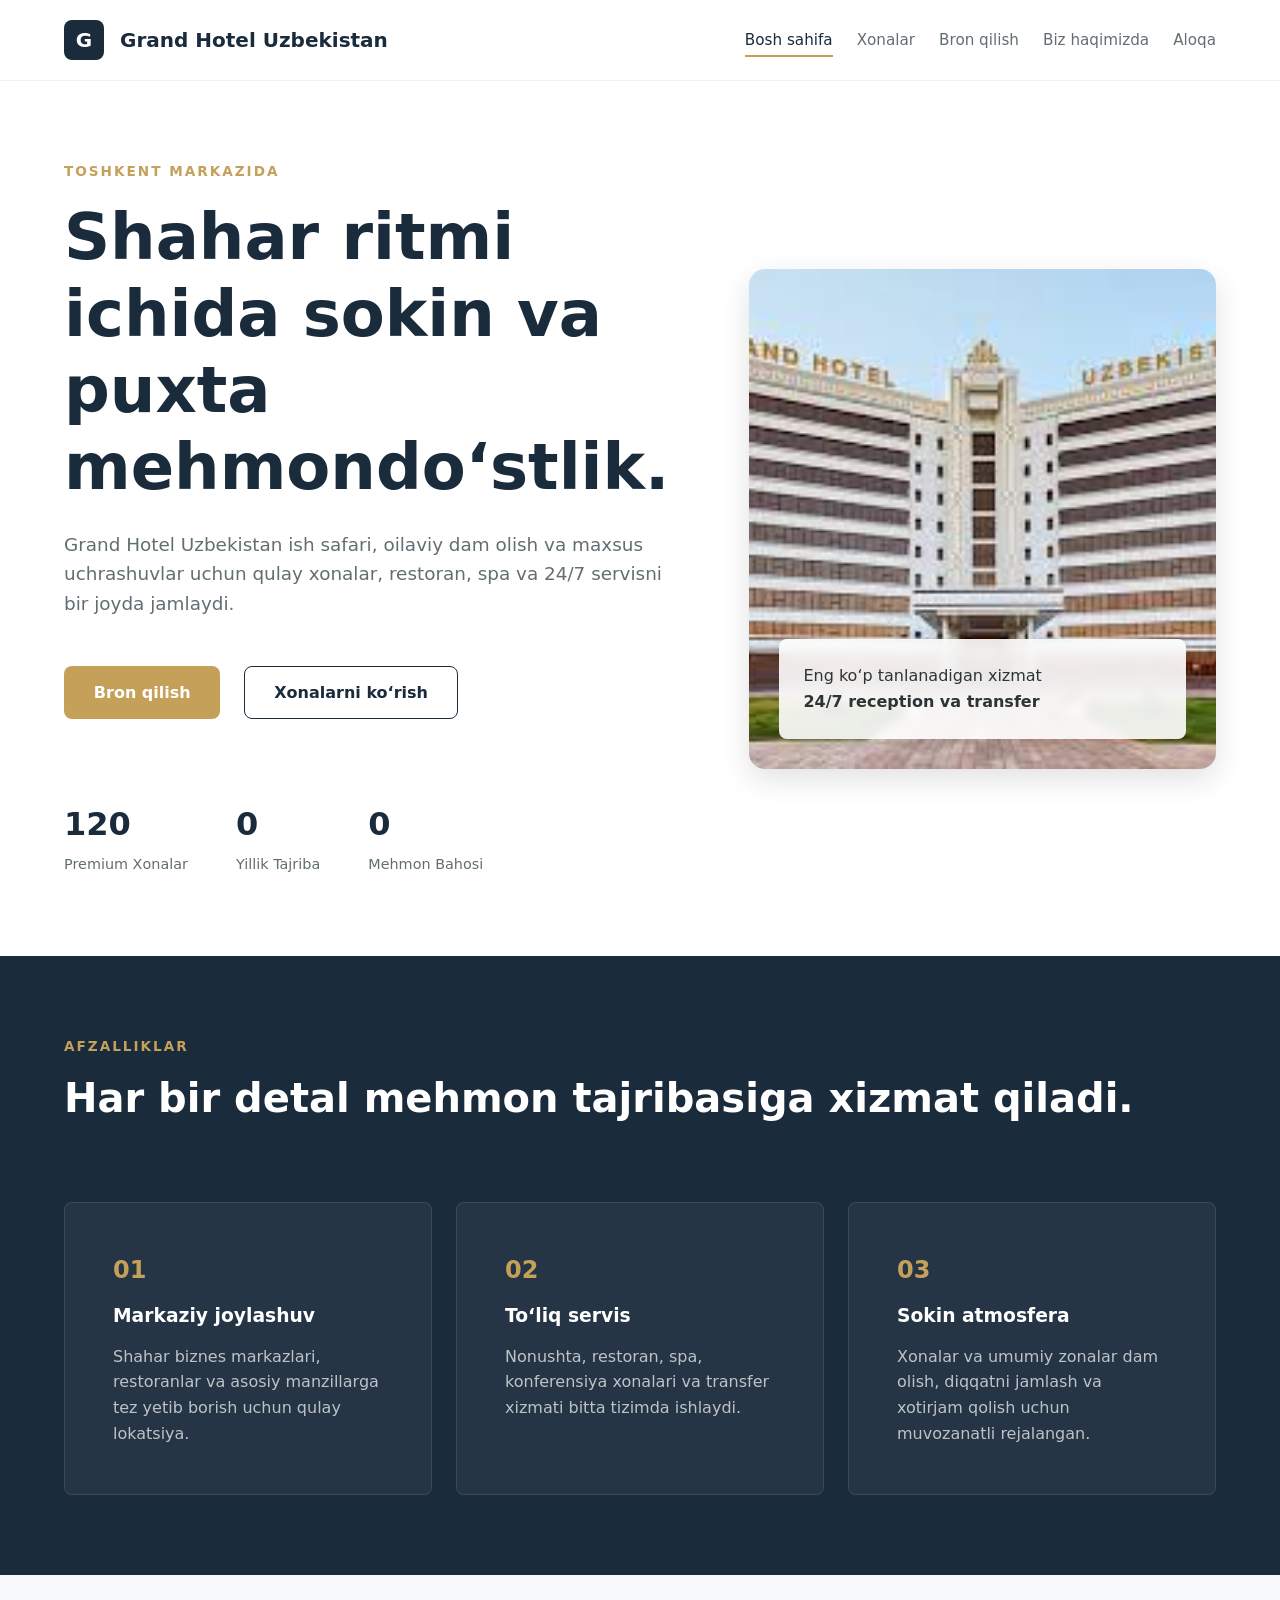
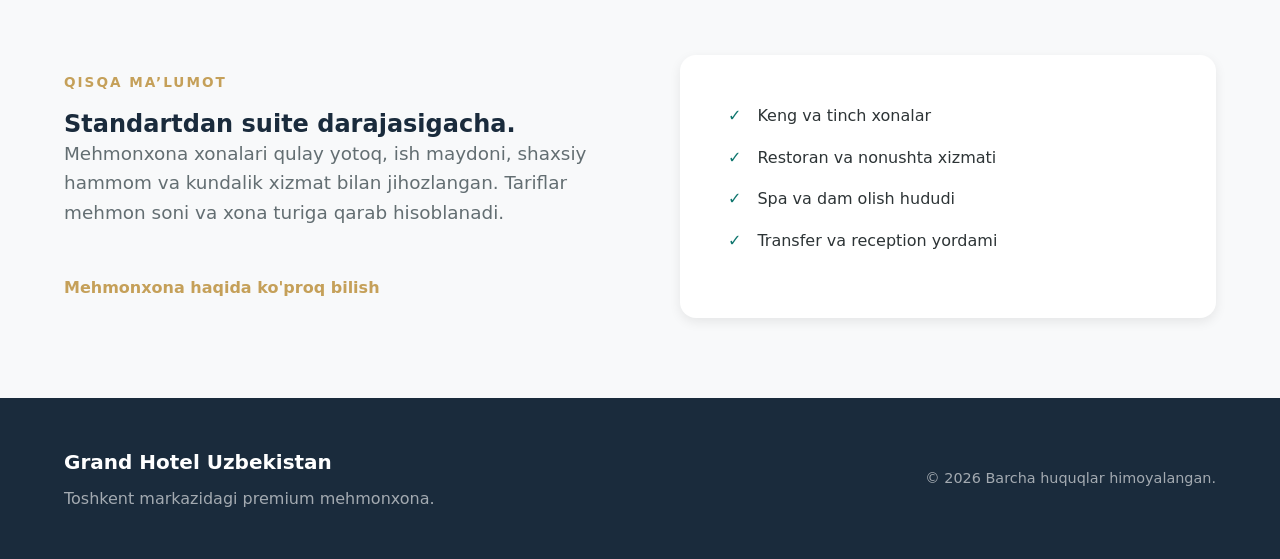
==== commit 5b6d7803: "Redesign hotel website to senior-level standards Co-authored-by: asilbek2706 <249135167+asilbek2706@" ====
--- a/index.html
+++ b/index.html
@@ -5,9 +5,9 @@
     <meta name="viewport" content="width=device-width, initial-scale=1.0" />
     <meta
       name="description"
-      content="Grand Hotel Uzbekistan - Toshkent markazidagi premium mehmonxona."
+      content="Grand Hotel Uzbekistan - Toshkent markazidagi premium mehmonxona. Shinam xonalar, yuqori sifatli xizmat va unutilmas dam olish."
     />
-    <title>Grand Hotel Uzbekistan | Bosh sahifa</title>
+    <title>Grand Hotel Uzbekistan | Toshkentdagi Premium Mehmonxona</title>
     <link rel="stylesheet" href="css/styles.css" />
     <script src="js/main.js" defer></script>
   </head>
@@ -19,7 +19,7 @@
           href="index.html"
           aria-label="Grand Hotel Uzbekistan bosh sahifasi"
         >
-          <span class="brand-mark">G</span>
+          <span class="brand-mark" aria-hidden="true">G</span>
           <span class="brand-text">Grand Hotel Uzbekistan</span>
         </a>
         <button
@@ -27,28 +27,30 @@
           type="button"
           aria-expanded="false"
           aria-controls="site-nav"
+          aria-label="Menyuni ochish"
         >
-          <span></span>
-          <span></span>
-          <span></span>
-          <span class="sr-only">Menyuni ochish</span>
+          <span class="hamburger-box">
+            <span class="hamburger-inner"></span>
+          </span>
         </button>
         <nav class="site-nav" id="site-nav" data-nav>
-          <a class="active" href="index.html">Bosh sahifa</a>
-          <a href="rooms.html">Xonalar</a>
-          <a href="booking.html">Bron qilish</a>
-          <a href="about.html">Biz haqimizda</a>
-          <a href="contact.html">Aloqa</a>
+          <ul class="nav-list">
+            <li><a class="active" href="index.html" aria-current="page">Bosh sahifa</a></li>
+            <li><a href="rooms.html">Xonalar</a></li>
+            <li><a href="booking.html">Bron qilish</a></li>
+            <li><a href="about.html">Biz haqimizda</a></li>
+            <li><a href="contact.html">Aloqa</a></li>
+          </ul>
         </nav>
       </div>
     </header>
 
-    <main>
-      <section class="hero" data-reveal>
+    <main id="main-content">
+      <section class="hero" data-reveal aria-labelledby="hero-title">
         <div class="container hero-grid">
           <div class="hero-copy">
             <p class="eyebrow">Toshkent markazida</p>
-            <h1>Shahar ritmi ichida sokin va puxta mehmondo‘stlik.</h1>
+            <h1 id="hero-title">Shahar ritmi ichida sokin va puxta mehmondo‘stlik.</h1>
             <p class="lead">
               Grand Hotel Uzbekistan ish safari, oilaviy dam olish va maxsus
               uchrashuvlar uchun qulay xonalar, restoran, spa va 24/7 servisni
@@ -59,17 +61,22 @@
               <a class="btn btn-secondary" href="rooms.html">Xonalarni ko‘rish</a>
             </div>
             <ul class="hero-stats" aria-label="Mehmonxona ko‘rsatkichlari">
-              <li><strong data-counter="120">0</strong><span>Xona</span></li>
               <li>
-                <strong data-counter="18">0</strong
-                ><span>Yillik tajriba</span>
+                <strong data-counter="120">0</strong>
+                <span>Premium Xonalar</span>
               </li>
               <li>
-                <strong data-counter="4.9">0</strong><span>Mehmon bahosi</span>
+                <strong data-counter="18">0</strong>
+                <span>Yillik Tajriba</span>
+              </li>
+              <li>
+                <strong data-counter="4.9">0</strong>
+                <span>Mehmon Bahosi</span>
               </li>
             </ul>
           </div>
-          <div class="hero-visual card" aria-label="Mehmonxona muhiti">
+          <div class="hero-visual card" aria-label="Grand Hotel Uzbekistan binosi">
+            <img src="assets/images/hotel-exterior.jpg" alt="Grand Hotel Uzbekistan binosining tashqi ko'rinishi" class="hero-img">
             <div class="floating-card">
               <p>Eng ko‘p tanlanadigan xizmat</p>
               <strong>24/7 reception va transfer</strong>
@@ -78,11 +85,11 @@
         </div>
       </section>
 
-      <section class="section section-band" data-reveal>
+      <section class="section section-band" data-reveal aria-labelledby="features-title">
         <div class="container">
           <div class="section-heading">
             <p class="eyebrow">Afzalliklar</p>
-            <h2>Har bir detal mehmon tajribasiga xizmat qiladi.</h2>
+            <h2 id="features-title">Har bir detal mehmon tajribasiga xizmat qiladi.</h2>
           </div>
           <div class="feature-grid">
             <article class="card feature-card" data-index="01">
@@ -110,17 +117,17 @@
         </div>
       </section>
 
-      <section class="section" data-reveal>
+      <section class="section" data-reveal aria-labelledby="summary-title">
         <div class="container split-layout">
           <div>
             <p class="eyebrow">Qisqa ma’lumot</p>
-            <h2 class="page-title">Standartdan suite darajasigacha.</h2>
+            <h2 id="summary-title">Standartdan suite darajasigacha.</h2>
             <p class="lead">
               Mehmonxona xonalari qulay yotoq, ish maydoni, shaxsiy hammom va
               kundalik xizmat bilan jihozlangan. Tariflar mehmon soni va xona
               turiga qarab hisoblanadi.
             </p>
-            <a class="text-link" href="about.html">Mehmonxona haqida</a>
+            <a class="text-link" href="about.html">Mehmonxona haqida ko'proq bilish</a>
           </div>
           <div class="card checklist-card">
             <ul class="clean-list">
@@ -136,8 +143,13 @@
 
     <footer class="site-footer">
       <div class="container footer-grid">
-        <p>&copy; <span data-year></span> Grand Hotel Uzbekistan.</p>
-        <p>Toshkent markazidagi premium mehmonxona.</p>
+        <div class="footer-brand">
+          <span class="brand-text">Grand Hotel Uzbekistan</span>
+          <p>Toshkent markazidagi premium mehmonxona.</p>
+        </div>
+        <div class="footer-copy">
+          <p>&copy; <span data-year></span> Barcha huquqlar himoyalangan.</p>
+        </div>
       </div>
     </footer>
   </body>
--- a/css/styles.css
+++ b/css/styles.css
@@ -1,708 +1,625 @@
+/*
+  Grand Hotel Uzbekistan - Professional Stylesheet
+  Senior Level CSS with modern practices
+*/
+
 :root {
-  --bg: #f6f3ed;
-  --surface: #fffdf8;
-  --surface-muted: #ebe3d6;
-  --surface-dark: #162029;
-  --text: #17212b;
-  --muted: #657180;
-  --brand: #8f5f2c;
-  --brand-dark: #5f3818;
-  --accent: #0f766e;
-  --line: rgba(23, 33, 43, 0.12);
-  --line-strong: rgba(23, 33, 43, 0.2);
-  --shadow: 0 18px 50px rgba(22, 32, 41, 0.14);
-  --soft-shadow: 0 10px 28px rgba(22, 32, 41, 0.08);
-  --radius: 8px;
-  --container: 1180px;
-  --image: url('../assets/images/bg-pattern.webp');
-}
-
-* {
+  /* Color Palette */
+  --color-primary: #1a2b3c;
+  --color-secondary: #c5a059;
+  --color-accent: #0f766e;
+  --color-bg: #f8f9fa;
+  --color-surface: #ffffff;
+  --color-text: #2d3436;
+  --color-text-muted: #636e72;
+  --color-white: #ffffff;
+  --color-black: #000000;
+
+  /* Shadows */
+  --shadow-sm: 0 2px 4px rgba(0,0,0,0.05);
+  --shadow-md: 0 4px 12px rgba(0,0,0,0.08);
+  --shadow-lg: 0 10px 30px rgba(0,0,0,0.12);
+
+  /* Spacing */
+  --space-xs: 0.5rem;
+  --space-sm: 1rem;
+  --space-md: 1.5rem;
+  --space-lg: 3rem;
+  --space-xl: 5rem;
+
+  /* Transitions */
+  --transition-fast: 0.2s ease;
+  --transition-normal: 0.3s ease;
+
+  /* Border Radius */
+  --radius-sm: 4px;
+  --radius-md: 8px;
+  --radius-lg: 16px;
+
+  /* Container Width */
+  --container-max: 1200px;
+
+  /* Typography */
+  --font-family: 'Inter', system-ui, -apple-system, sans-serif;
+}
+
+/* Base Reset */
+*, *::before, *::after {
   box-sizing: border-box;
+  margin: 0;
+  padding: 0;
 }
 
 html {
   scroll-behavior: smooth;
+  font-size: 16px;
 }
 
 body {
-  margin: 0;
-  font-family:
-    Inter, 'Segoe UI', system-ui, -apple-system, BlinkMacSystemFont, Arial,
-    sans-serif;
-  color: var(--text);
-  background:
-    linear-gradient(rgba(246, 243, 237, 0.9), rgba(246, 243, 237, 0.94)),
-    var(--image) center top / 920px auto fixed;
+  font-family: var(--font-family);
+  color: var(--color-text);
+  background-color: var(--color-bg);
   line-height: 1.6;
-}
-
-body::before {
-  content: '';
-  position: fixed;
-  inset: 0;
-  pointer-events: none;
-  background:
-    linear-gradient(90deg, rgba(23, 33, 43, 0.04) 1px, transparent 1px),
-    linear-gradient(rgba(23, 33, 43, 0.035) 1px, transparent 1px);
-  background-size: 72px 72px;
-  mask-image: linear-gradient(to bottom, rgba(0, 0, 0, 0.45), transparent 70%);
+  -webkit-font-smoothing: antialiased;
+}
+
+/* Typography */
+h1, h2, h3, h4, h5 {
+  line-height: 1.2;
+  color: var(--color-primary);
 }
 
 a {
+  text-decoration: none;
   color: inherit;
-  text-decoration: none;
-}
-
-img,
-svg {
+  transition: var(--transition-fast);
+}
+
+ul {
+  list-style: none;
+}
+
+img {
+  max-width: 100%;
   display: block;
-  max-width: 100%;
-}
-
-button,
-input,
-select,
-textarea {
-  font: inherit;
-}
-
-button {
-  cursor: pointer;
-}
-
+}
+
+/* Layout Components */
 .container {
-  width: min(100% - 32px, var(--container));
+  max-width: var(--container-max);
   margin-inline: auto;
+  padding-inline: var(--space-md);
 }
 
 .section {
-  padding: 88px 0;
-}
-
-.section-compact {
-  padding: 64px 0;
-}
-
-.section-band {
-  background: rgba(255, 253, 248, 0.72);
-  border-block: 1px solid rgba(23, 33, 43, 0.08);
-}
-
+  padding-block: var(--space-xl);
+}
+
+/* Header & Navigation */
 .site-header {
   position: sticky;
   top: 0;
-  z-index: 40;
-  background: rgba(22, 32, 41, 0.93);
-  border-bottom: 1px solid rgba(255, 255, 255, 0.12);
-  backdrop-filter: blur(16px);
+  z-index: 1000;
+  background-color: rgba(255, 255, 255, 0.9);
+  backdrop-filter: blur(10px);
+  border-bottom: 1px solid rgba(0,0,0,0.05);
 }
 
 .nav-shell {
-  min-height: 72px;
-  display: flex;
-  align-items: center;
+  height: 80px;
+  display: flex;
   justify-content: space-between;
-  gap: 20px;
+  align-items: center;
 }
 
 .brand {
-  display: inline-flex;
-  align-items: center;
-  gap: 12px;
-  color: #fff;
-  font-weight: 760;
-  letter-spacing: 0;
+  display: flex;
+  align-items: center;
+  gap: var(--space-sm);
+  font-weight: 700;
+  font-size: 1.25rem;
+  color: var(--color-primary);
 }
 
 .brand-mark {
-  width: 42px;
-  height: 42px;
-  display: grid;
-  place-items: center;
-  border: 1px solid rgba(255, 255, 255, 0.24);
-  border-radius: var(--radius);
-  color: #fff;
-  background:
-    linear-gradient(135deg, rgba(143, 95, 44, 0.88), rgba(15, 118, 110, 0.7)),
-    var(--image) center / cover;
-  box-shadow: 0 12px 24px rgba(0, 0, 0, 0.2);
-}
-
-.site-nav {
-  display: flex;
-  align-items: center;
-  gap: 4px;
-}
-
-.site-nav a {
-  min-height: 40px;
-  display: inline-flex;
-  align-items: center;
-  padding: 0 14px;
-  border-radius: var(--radius);
-  color: rgba(255, 255, 255, 0.76);
-  font-size: 0.94rem;
-  font-weight: 680;
-  transition:
-    color 0.2s ease,
-    background 0.2s ease;
-}
-
-.site-nav a:hover,
-.site-nav a.active {
-  color: #fff;
-  background: rgba(255, 255, 255, 0.1);
-}
-
+  background-color: var(--color-primary);
+  color: var(--color-white);
+  width: 40px;
+  height: 40px;
+  display: flex;
+  align-items: center;
+  justify-content: center;
+  border-radius: var(--radius-md);
+}
+
+.nav-list {
+  display: flex;
+  gap: var(--space-md);
+}
+
+.nav-list a {
+  font-weight: 500;
+  font-size: 0.95rem;
+  color: var(--color-text-muted);
+  padding: var(--space-xs) 0;
+  position: relative;
+}
+
+.nav-list a::after {
+  content: '';
+  position: absolute;
+  bottom: 0;
+  left: 0;
+  width: 0;
+  height: 2px;
+  background-color: var(--color-secondary);
+  transition: var(--transition-fast);
+}
+
+.nav-list a:hover, .nav-list a.active {
+  color: var(--color-primary);
+}
+
+.nav-list a:hover::after, .nav-list a.active::after {
+  width: 100%;
+}
+
+/* Mobile Toggle */
 .nav-toggle {
   display: none;
-  width: 44px;
-  height: 44px;
-  border: 1px solid rgba(255, 255, 255, 0.18);
-  border-radius: var(--radius);
-  background: rgba(255, 255, 255, 0.08);
+  border: none;
+  background: none;
+  cursor: pointer;
+}
+
+.hamburger-box {
+  width: 30px;
+  height: 24px;
+  display: inline-block;
+  position: relative;
+}
+
+.hamburger-inner, .hamburger-inner::before, .hamburger-inner::after {
+  width: 30px;
+  height: 2px;
+  background-color: var(--color-primary);
+  position: absolute;
+  transition: transform var(--transition-fast);
+}
+
+.hamburger-inner {
+  top: 50%;
+  margin-top: -1px;
+}
+
+.hamburger-inner::before { content: ""; top: -8px; left: 0; }
+.hamburger-inner::after { content: ""; bottom: -8px; left: 0; }
+
+/* Buttons */
+.btn {
+  display: inline-flex;
   align-items: center;
   justify-content: center;
-  flex-direction: column;
-  gap: 5px;
-}
-
-.nav-toggle span:not(.sr-only) {
-  width: 20px;
-  height: 2px;
-  border-radius: 999px;
-  background: #fff;
-}
-
+  padding: 0.8rem 1.8rem;
+  border-radius: var(--radius-md);
+  font-weight: 600;
+  cursor: pointer;
+  border: 1px solid transparent;
+}
+
+.btn-primary {
+  background-color: var(--color-secondary);
+  color: var(--color-white);
+}
+
+.btn-primary:hover {
+  background-color: #b08e4a;
+  transform: translateY(-2px);
+  box-shadow: var(--shadow-md);
+}
+
+.btn-secondary {
+  background-color: transparent;
+  border-color: var(--color-primary);
+  color: var(--color-primary);
+}
+
+.btn-secondary:hover {
+  background-color: var(--color-primary);
+  color: var(--color-white);
+}
+
+/* Hero Section */
 .hero {
-  min-height: calc(100vh - 72px);
-  display: flex;
-  align-items: center;
-  padding: 58px 0 72px;
-}
-
-.hero-grid,
-.split-layout,
-.booking-layout,
-.about-layout,
-.contact-layout {
+  padding-block: var(--space-xl);
+  background-color: var(--color-white);
+}
+
+.hero-grid {
   display: grid;
-  gap: 32px;
-  align-items: center;
-}
-
-.hero-grid {
-  grid-template-columns: minmax(0, 1.02fr) minmax(360px, 0.98fr);
-}
-
-.split-layout,
-.about-layout {
-  grid-template-columns: minmax(0, 0.92fr) minmax(360px, 1.08fr);
-}
-
-.booking-layout,
-.contact-layout {
-  grid-template-columns: minmax(0, 1.1fr) minmax(320px, 0.9fr);
-}
-
-.hero-copy {
-  max-width: 720px;
+  grid-template-columns: 1fr 1fr;
+  gap: var(--space-xl);
+  align-items: center;
 }
 
 .eyebrow {
-  margin: 0 0 12px;
-  color: var(--accent);
-  font-size: 0.76rem;
-  font-weight: 800;
-  letter-spacing: 0.16em;
+  color: var(--color-secondary);
   text-transform: uppercase;
-}
-
-h1,
-h2,
-h3,
-p {
-  overflow-wrap: anywhere;
-}
-
-h1,
-h2,
-h3 {
-  color: var(--text);
-  letter-spacing: 0;
-}
-
-.hero-copy h1,
-.page-title,
-.booking-layout h1,
-.about-layout h1,
-.contact-card h1 {
-  margin: 0 0 18px;
-  font-size: clamp(2.35rem, 6vw, 5.25rem);
-  line-height: 0.98;
-}
-
-.section-heading {
-  max-width: 760px;
-  margin-bottom: 28px;
-}
-
-.split-heading {
-  max-width: none;
-  display: flex;
-  align-items: end;
-  justify-content: space-between;
-  gap: 20px;
-}
-
-.section-heading h2,
-.summary-card h2,
-.contact-info h2 {
-  margin: 0;
-  font-size: clamp(1.75rem, 3vw, 2.65rem);
-  line-height: 1.1;
-}
-
-.hero-copy p,
-.section-heading p,
-.feature-card p,
-.room-card p,
-.summary-note,
-.timeline-item p,
-.contact-info p,
+  letter-spacing: 2px;
+  font-weight: 700;
+  font-size: 0.85rem;
+  margin-bottom: var(--space-sm);
+}
+
+.hero-copy h1 {
+  font-size: clamp(2.5rem, 5vw, 4rem);
+  margin-bottom: var(--space-md);
+}
+
 .lead {
-  color: var(--muted);
-}
-
-.lead {
-  max-width: 62ch;
-  font-size: 1.08rem;
-}
-
-.hero-actions,
-.room-filters {
-  display: flex;
-  flex-wrap: wrap;
-  gap: 12px;
+  font-size: 1.15rem;
+  color: var(--color-text-muted);
+  margin-bottom: var(--space-lg);
 }
 
 .hero-actions {
-  margin: 30px 0;
-}
-
-.btn,
-.filter-btn {
-  min-height: 44px;
-  display: inline-flex;
-  align-items: center;
-  justify-content: center;
-  border: 1px solid transparent;
-  border-radius: var(--radius);
-  font-weight: 760;
-  transition:
-    transform 0.18s ease,
-    background 0.18s ease,
-    border-color 0.18s ease,
-    box-shadow 0.18s ease;
-}
-
-.btn {
-  padding: 0.78rem 1.1rem;
-}
-
-.btn:hover,
-.filter-btn:hover {
-  transform: translateY(-1px);
-}
-
-.btn-primary {
-  color: #fff;
-  background: var(--brand);
-  box-shadow: 0 12px 24px rgba(143, 95, 44, 0.22);
-}
-
-.btn-primary:hover {
-  background: var(--brand-dark);
-}
-
-.btn-secondary,
-.filter-btn {
-  color: var(--text);
-  background: rgba(255, 253, 248, 0.72);
-  border-color: var(--line);
-}
-
-.btn-secondary:hover,
-.filter-btn:hover {
-  background: var(--surface);
-  border-color: var(--line-strong);
-}
-
-.filter-btn {
-  padding: 0.7rem 0.95rem;
-}
-
-.filter-btn.is-active {
-  color: #fff;
-  background: var(--surface-dark);
-  border-color: var(--surface-dark);
+  display: flex;
+  gap: var(--space-md);
+  margin-bottom: var(--space-xl);
 }
 
 .hero-stats {
-  list-style: none;
-  padding: 0;
-  margin: 34px 0 0;
-  display: grid;
-  grid-template-columns: repeat(3, minmax(0, 1fr));
-  gap: 12px;
-}
-
-.hero-stats li,
-.metric-card {
-  padding: 18px;
-  border: 1px solid var(--line);
-  border-radius: var(--radius);
-  background: rgba(255, 253, 248, 0.76);
-  box-shadow: var(--soft-shadow);
-}
-
-.hero-stats strong,
-.metric-card strong {
+  display: flex;
+  gap: var(--space-lg);
+}
+
+.hero-stats strong {
   display: block;
-  color: var(--brand-dark);
-  font-size: 1.8rem;
-  line-height: 1;
-}
-
-.hero-stats span,
-.metric-card span {
-  display: block;
-  margin-top: 8px;
-  color: var(--muted);
-  font-size: 0.92rem;
-}
-
-.card {
-  border: 1px solid var(--line);
-  border-radius: var(--radius);
-  background: rgba(255, 253, 248, 0.84);
-  box-shadow: var(--soft-shadow);
+  font-size: 2rem;
+  color: var(--color-primary);
+}
+
+.hero-stats span {
+  font-size: 0.9rem;
+  color: var(--color-text-muted);
 }
 
 .hero-visual {
   position: relative;
-  min-height: 560px;
+  border-radius: var(--radius-lg);
   overflow: hidden;
-  background:
-    linear-gradient(180deg, rgba(22, 32, 41, 0.06), rgba(22, 32, 41, 0.4)),
-    var(--image) center / cover;
-  box-shadow: var(--shadow);
-}
-
-.hero-visual::after {
-  content: '';
-  position: absolute;
-  inset: 14px;
-  border: 1px solid rgba(255, 255, 255, 0.42);
-  border-radius: 6px;
-  pointer-events: none;
+  box-shadow: var(--shadow-lg);
+}
+
+.hero-img {
+  width: 100%;
+  height: 500px;
+  object-fit: cover;
 }
 
 .floating-card {
   position: absolute;
-  right: 24px;
-  bottom: 24px;
-  width: min(260px, calc(100% - 48px));
-  padding: 18px;
-  border: 1px solid rgba(255, 255, 255, 0.32);
-  border-radius: var(--radius);
-  color: #fff;
-  background: rgba(22, 32, 41, 0.72);
-  backdrop-filter: blur(14px);
-}
-
-.floating-card p {
-  margin: 0 0 5px;
-  color: rgba(255, 255, 255, 0.76);
-}
-
-.floating-card strong {
-  display: block;
-  font-size: 1.15rem;
-}
-
-.feature-grid,
-.room-grid,
-.timeline,
-.metric-grid {
+  bottom: 30px;
+  left: 30px;
+  right: 30px;
+  background: rgba(255, 255, 255, 0.9);
+  backdrop-filter: blur(5px);
+  padding: var(--space-md);
+  border-radius: var(--radius-md);
+  box-shadow: var(--shadow-md);
+}
+
+/* Feature Section */
+.section-band {
+  background-color: var(--color-primary);
+  color: var(--color-white);
+}
+
+.section-band .eyebrow { color: var(--color-secondary); }
+.section-band h2 { color: var(--color-white); margin-bottom: var(--space-xl); font-size: 2.5rem; }
+
+.feature-grid {
   display: grid;
-  gap: 18px;
-}
-
-.feature-grid {
-  grid-template-columns: repeat(3, minmax(0, 1fr));
-}
-
-.room-grid {
-  grid-template-columns: repeat(2, minmax(0, 1fr));
-}
-
-.metric-grid {
-  grid-template-columns: repeat(3, minmax(0, 1fr));
-}
-
-.feature-card,
-.timeline-item,
-.summary-card,
-.form-card,
-.contact-card,
-.contact-info,
-.checklist-card {
-  padding: 24px;
-}
-
-.feature-card h3,
-.timeline-item h2,
-.room-card h2 {
-  margin: 0 0 8px;
-  font-size: 1.25rem;
+  grid-template-columns: repeat(3, 1fr);
+  gap: var(--space-md);
 }
 
 .feature-card {
-  min-height: 190px;
-  display: grid;
-  align-content: space-between;
+  background-color: rgba(255, 255, 255, 0.05);
+  padding: var(--space-lg);
+  border-radius: var(--radius-md);
+  border: 1px solid rgba(255, 255, 255, 0.1);
+  transition: var(--transition-normal);
+}
+
+.feature-card:hover {
+  background-color: rgba(255, 255, 255, 0.1);
+  transform: translateY(-5px);
 }
 
 .feature-card::before {
   content: attr(data-index);
-  width: 40px;
-  height: 40px;
+  display: block;
+  font-size: 1.5rem;
+  font-weight: 700;
+  color: var(--color-secondary);
+  margin-bottom: var(--space-sm);
+}
+
+.feature-card h3 { color: var(--color-white); margin-bottom: var(--space-sm); }
+.feature-card p { color: rgba(255, 255, 255, 0.7); }
+
+/* Checklist Section */
+.split-layout {
   display: grid;
-  place-items: center;
-  margin-bottom: 18px;
-  border-radius: var(--radius);
-  color: #fff;
-  background: var(--surface-dark);
-  font-weight: 800;
+  grid-template-columns: 1fr 1fr;
+  gap: var(--space-xl);
+  align-items: center;
+}
+
+.checklist-card {
+  padding: var(--space-lg);
+  background-color: var(--color-white);
+  border-radius: var(--radius-lg);
+  box-shadow: var(--shadow-md);
+}
+
+.clean-list li {
+  display: flex;
+  align-items: center;
+  gap: var(--space-sm);
+  margin-bottom: var(--space-sm);
+  font-weight: 500;
+}
+
+.clean-list li::before {
+  content: '✓';
+  color: var(--color-accent);
+  font-weight: 900;
+}
+
+/* Rooms Page */
+.split-heading {
+  display: flex;
+  justify-content: space-between;
+  align-items: flex-end;
+  margin-bottom: var(--space-xl);
+}
+
+.room-filters {
+  display: flex;
+  gap: var(--space-xs);
+  background: var(--color-white);
+  padding: 5px;
+  border-radius: var(--radius-md);
+  box-shadow: var(--shadow-sm);
+}
+
+.filter-btn {
+  border: none;
+  background: none;
+  padding: 0.6rem 1.2rem;
+  border-radius: var(--radius-sm);
+  cursor: pointer;
+  font-weight: 600;
+  color: var(--color-text-muted);
+  transition: var(--transition-fast);
+}
+
+.filter-btn.is-active {
+  background-color: var(--color-primary);
+  color: var(--color-white);
+}
+
+.room-grid {
+  display: grid;
+  grid-template-columns: repeat(auto-fill, minmax(350px, 1fr));
+  gap: var(--space-lg);
 }
 
 .room-card {
+  background: var(--color-white);
+  border-radius: var(--radius-lg);
   overflow: hidden;
-}
-
-.room-card[hidden] {
-  display: none;
-}
-
-.room-image,
-.image-panel,
-.map-panel {
-  min-height: 240px;
-  background:
-    linear-gradient(180deg, rgba(22, 32, 41, 0.02), rgba(22, 32, 41, 0.3)),
-    var(--image) center / cover;
-}
-
-.room-image {
-  display: flex;
-  align-items: end;
-  padding: 16px;
-}
-
-.room-image span {
-  padding: 8px 10px;
-  border-radius: var(--radius);
-  color: #fff;
-  background: rgba(22, 32, 41, 0.74);
-  font-size: 0.86rem;
+  box-shadow: var(--shadow-md);
+  transition: var(--transition-normal);
+}
+
+.room-card:hover {
+  transform: translateY(-8px);
+  box-shadow: var(--shadow-lg);
+}
+
+.room-image-wrapper {
+  position: relative;
+  height: 250px;
+}
+
+.room-img-el {
+  width: 100%;
+  height: 100%;
+  object-fit: cover;
+}
+
+.room-badge {
+  position: absolute;
+  top: 20px;
+  right: 20px;
+  background: var(--color-accent);
+  color: var(--color-white);
+  padding: 0.4rem 1rem;
+  border-radius: 99px;
+  font-size: 0.8rem;
   font-weight: 700;
 }
 
-.room-card:nth-child(2) .room-image {
-  background-position: 70% center;
-}
-
-.room-card:nth-child(3) .room-image {
-  background-position: center bottom;
-}
-
-.room-card:nth-child(4) .room-image {
-  background-position: 35% center;
-}
-
 .room-card-body {
-  padding: 22px;
+  padding: var(--space-md);
+}
+
+.room-card-body h2 {
+  margin-bottom: var(--space-xs);
+}
+
+.room-card-body p {
+  color: var(--color-text-muted);
+  margin-bottom: var(--space-md);
 }
 
 .room-meta {
   display: flex;
-  align-items: center;
   justify-content: space-between;
-  gap: 14px;
-  margin-top: 18px;
-  padding-top: 16px;
-  border-top: 1px solid var(--line);
+  align-items: center;
+  padding-top: var(--space-md);
+  border-top: 1px solid rgba(0,0,0,0.05);
+}
+
+.room-meta .price {
+  font-size: 1.25rem;
+  color: var(--color-secondary);
 }
 
 .room-meta span {
-  color: var(--muted);
-}
-
-.room-meta strong,
-.summary-row strong {
-  color: var(--brand-dark);
-}
-
-.booking-form,
-.contact-form {
+  display: flex;
+  align-items: center;
+  gap: 0.5rem;
+  font-size: 0.9rem;
+  color: var(--color-text-muted);
+}
+
+.icon-svg {
+  flex-shrink: 0;
+  color: var(--color-secondary);
+}
+
+/* Booking & Contact Forms */
+.booking-layout, .contact-layout {
   display: grid;
-  gap: 16px;
-}
-
-.booking-form label,
-.contact-form label {
+  grid-template-columns: 1.5fr 1fr;
+  gap: var(--space-xl);
+  align-items: start;
+}
+
+.form-card {
+  padding: var(--space-lg);
+  background: var(--color-white);
+  border-radius: var(--radius-lg);
+  box-shadow: var(--shadow-lg);
+}
+
+.form-group {
+  margin-bottom: var(--space-md);
+}
+
+.form-group label {
+  display: block;
+  margin-bottom: var(--space-xs);
+  font-weight: 600;
+  color: var(--color-primary);
+}
+
+.form-group input, .form-group select, .form-group textarea {
+  width: 100%;
+  padding: 0.8rem;
+  border: 1px solid rgba(0,0,0,0.1);
+  border-radius: var(--radius-md);
+  font-family: inherit;
+  font-size: 1rem;
+  transition: var(--transition-fast);
+}
+
+.form-group input:focus, .form-group select:focus, .form-group textarea:focus {
+  outline: none;
+  border-color: var(--color-secondary);
+  box-shadow: 0 0 0 3px rgba(197, 160, 89, 0.1);
+}
+
+.form-grid {
   display: grid;
-  gap: 8px;
-  color: var(--text);
-  font-weight: 720;
-}
-
-.booking-form input,
-.booking-form select,
-.contact-form input,
-.contact-form textarea {
+  grid-template-columns: 1fr 1fr;
+  gap: var(--space-md);
+}
+
+.summary-card, .contact-info {
+  background: var(--color-primary);
+  color: var(--color-white);
+  padding: var(--space-lg);
+  border-radius: var(--radius-lg);
+  position: sticky;
+  top: 120px;
+}
+
+.summary-card h2, .contact-info h2 { color: var(--color-white); margin-bottom: var(--space-md); }
+
+.summary-row {
+  display: flex;
+  justify-content: space-between;
+  padding-block: var(--space-sm);
+  border-bottom: 1px solid rgba(255,255,255,0.1);
+}
+
+.summary-row.total {
+  border-bottom: none;
+  font-size: 1.5rem;
+  color: var(--color-secondary);
+  font-weight: 700;
+}
+
+.summary-note {
+  margin-top: var(--space-md);
+  font-size: 0.85rem;
+  color: rgba(255,255,255,0.6);
+}
+
+/* About Page Stack */
+.about-layout {
+  display: grid;
+  grid-template-columns: 1fr 1fr;
+  gap: var(--space-xl);
+  align-items: center;
+}
+
+.image-stack {
+  position: relative;
+  height: 600px;
+}
+
+.image-panel {
+  position: absolute;
+  width: 80%;
+  height: 400px;
+  top: 0;
+  right: 0;
+  z-index: 1;
+}
+
+.image-panel.small {
+  width: 60%;
+  height: 300px;
+  top: auto;
+  bottom: 0;
+  left: 0;
+  right: auto;
+  z-index: 2;
+  border: 8px solid var(--color-bg);
+}
+
+.stack-img {
   width: 100%;
-  min-height: 46px;
-  padding: 0.82rem 0.92rem;
-  border: 1px solid var(--line);
-  border-radius: var(--radius);
-  color: var(--text);
-  background: rgba(255, 255, 255, 0.82);
-  outline: none;
-  transition:
-    border-color 0.18s ease,
-    box-shadow 0.18s ease;
-}
-
-.booking-form input:focus,
-.booking-form select:focus,
-.contact-form input:focus,
-.contact-form textarea:focus {
-  border-color: var(--accent);
-  box-shadow: 0 0 0 4px rgba(15, 118, 110, 0.12);
-}
-
-.summary-row {
-  display: flex;
-  align-items: center;
-  justify-content: space-between;
-  gap: 18px;
-  padding: 14px 0;
-  border-bottom: 1px solid var(--line);
-}
-
-.summary-note {
-  margin-bottom: 0;
-}
-
-.text-link {
-  display: inline-flex;
-  margin-top: 18px;
-  color: var(--brand-dark);
-  font-weight: 800;
-}
-
-.clean-list {
-  margin: 0;
-  padding: 0;
-  display: grid;
-  gap: 12px;
-  list-style: none;
-}
-
-.clean-list li {
-  display: flex;
-  align-items: start;
-  gap: 10px;
-}
-
-.clean-list li::before {
-  content: '';
-  width: 8px;
-  height: 8px;
-  flex: 0 0 8px;
-  margin-top: 0.55em;
-  border-radius: 999px;
-  background: var(--accent);
-}
-
-.image-stack {
-  display: grid;
-  grid-template-columns: 1fr 0.78fr;
-  gap: 16px;
-}
-
-.image-panel {
-  min-height: 420px;
-  border-radius: var(--radius);
-}
-
-.image-panel.small {
-  min-height: 260px;
-  align-self: end;
-  background-position: 68% center;
-}
-
-.map-panel {
-  min-height: 260px;
-  margin-top: 18px;
-  border-radius: var(--radius);
-  background:
-    linear-gradient(135deg, rgba(22, 32, 41, 0.64), rgba(143, 95, 44, 0.28)),
-    var(--image) center / cover;
-}
-
-.contact-info p {
-  margin: 8px 0;
-}
-
-.site-footer {
-  padding: 28px 0;
-  color: rgba(255, 255, 255, 0.82);
-  background: var(--surface-dark);
-}
-
-.footer-grid {
-  display: flex;
-  justify-content: space-between;
-  gap: 16px;
-  flex-wrap: wrap;
-}
-
-.footer-grid p {
-  margin: 0;
-}
-
-.sr-only {
-  position: absolute;
-  width: 1px;
-  height: 1px;
-  padding: 0;
-  margin: -1px;
+  height: 100%;
+  object-fit: cover;
+}
+
+.card.overflow-hidden {
   overflow: hidden;
-  clip: rect(0, 0, 0, 0);
-  white-space: nowrap;
-  border: 0;
-}
-
+  border-radius: var(--radius-lg);
+}
+
+/* Animations */
 [data-reveal] {
   opacity: 0;
-  transform: translateY(18px);
-  transition:
-    opacity 0.55s ease,
-    transform 0.55s ease;
+  transform: translateY(30px);
+  transition: all 0.8s cubic-bezier(0.16, 1, 0.3, 1);
 }
 
 [data-reveal].is-visible {
@@ -710,113 +627,128 @@
   transform: translateY(0);
 }
 
-@media (prefers-reduced-motion: reduce) {
-  *,
-  *::before,
-  *::after {
-    scroll-behavior: auto !important;
-    transition-duration: 0.01ms !important;
-    animation-duration: 0.01ms !important;
-    animation-iteration-count: 1 !important;
-  }
-}
-
-@media (max-width: 940px) {
-  .hero {
-    min-height: auto;
-  }
-
-  .hero-grid,
-  .split-layout,
-  .feature-grid,
-  .room-grid,
-  .booking-layout,
-  .about-layout,
-  .contact-layout,
-  .metric-grid {
+/* Footer */
+.site-footer {
+  background-color: var(--color-primary);
+  color: var(--color-white);
+  padding-block: var(--space-lg);
+}
+
+.footer-grid {
+  display: flex;
+  justify-content: space-between;
+  align-items: center;
+}
+
+.footer-brand .brand-text {
+  font-weight: 700;
+  font-size: 1.25rem;
+  display: block;
+  margin-bottom: var(--space-xs);
+}
+
+.footer-brand p {
+  color: rgba(255, 255, 255, 0.6);
+}
+
+.footer-copy {
+  color: rgba(255, 255, 255, 0.6);
+  font-size: 0.9rem;
+}
+
+/* Utilities */
+.text-link {
+  color: var(--color-secondary);
+  font-weight: 700;
+  display: inline-flex;
+  align-items: center;
+  gap: var(--space-xs);
+}
+
+.text-link:hover {
+  gap: var(--space-sm);
+}
+
+/* Responsive */
+@media (max-width: 1024px) {
+  .hero-grid, .split-layout, .about-layout, .booking-layout, .contact-layout {
     grid-template-columns: 1fr;
-  }
-
-  .hero-visual {
-    min-height: 420px;
+    gap: var(--space-lg);
+  }
+
+  .hero-visual { order: -1; }
+  .image-stack { height: 500px; }
+
+  .room-grid {
+    grid-template-columns: 1fr 1fr;
+  }
+}
+
+@media (max-width: 768px) {
+  .nav-list {
+    display: none;
+    position: absolute;
+    top: 80px;
+    left: 0;
+    width: 100%;
+    background: var(--color-white);
+    flex-direction: column;
+    padding: var(--space-md);
+    box-shadow: var(--shadow-lg);
+    gap: 0;
+  }
+
+  .nav-list.is-open {
+    display: flex;
+  }
+
+  .nav-list a {
+    padding: var(--space-md);
+    border-bottom: 1px solid rgba(0,0,0,0.05);
   }
 
   .nav-toggle {
-    display: inline-flex;
-  }
-
-  .site-nav {
-    position: absolute;
-    top: 72px;
-    right: 16px;
-    left: 16px;
-    display: grid;
-    gap: 0;
-    padding: 8px;
-    border: 1px solid rgba(255, 255, 255, 0.14);
-    border-radius: var(--radius);
-    background: rgba(22, 32, 41, 0.98);
-    box-shadow: var(--shadow);
-    max-height: 0;
-    opacity: 0;
-    overflow: hidden;
-    pointer-events: none;
-    transition:
-      max-height 0.25s ease,
-      opacity 0.25s ease;
-  }
-
-  .site-nav.is-open {
-    max-height: 420px;
-    opacity: 1;
-    pointer-events: auto;
-  }
-
-  .site-nav a {
-    justify-content: flex-start;
-    min-height: 48px;
-  }
-}
-
-@media (max-width: 640px) {
-  .container {
-    width: min(100% - 24px, var(--container));
-  }
-
-  .section {
-    padding: 56px 0;
-  }
-
-  .hero {
-    padding: 40px 0 54px;
-  }
-
-  .brand-text {
-    max-width: 170px;
-    line-height: 1.2;
-  }
-
-  .hero-stats,
-  .image-stack {
+    display: block;
+  }
+
+  .hero-stats {
+    flex-direction: column;
+    gap: var(--space-md);
+  }
+
+  .feature-grid {
     grid-template-columns: 1fr;
   }
 
-  .hero-visual,
-  .image-panel {
-    min-height: 340px;
-  }
-
-  .floating-card {
-    right: 16px;
-    bottom: 16px;
-    width: calc(100% - 32px);
-  }
-
-  .split-heading,
-  .room-meta,
-  .summary-row,
+  .room-grid {
+    grid-template-columns: 1fr;
+  }
+
+  .form-grid {
+    grid-template-columns: 1fr;
+  }
+
   .footer-grid {
+    flex-direction: column;
+    text-align: center;
+    gap: var(--space-md);
+  }
+
+  .split-heading {
+    flex-direction: column;
     align-items: flex-start;
-    flex-direction: column;
-  }
-}
+    gap: var(--space-md);
+  }
+
+  .nav-toggle[aria-expanded="true"] .hamburger-inner {
+    background-color: transparent;
+  }
+
+  .nav-toggle[aria-expanded="true"] .hamburger-inner::before {
+    transform: translateY(8px) rotate(45deg);
+  }
+
+  .nav-toggle[aria-expanded="true"] .hamburger-inner::after {
+    transform: translateY(-8px) rotate(-45deg);
+  }
+}
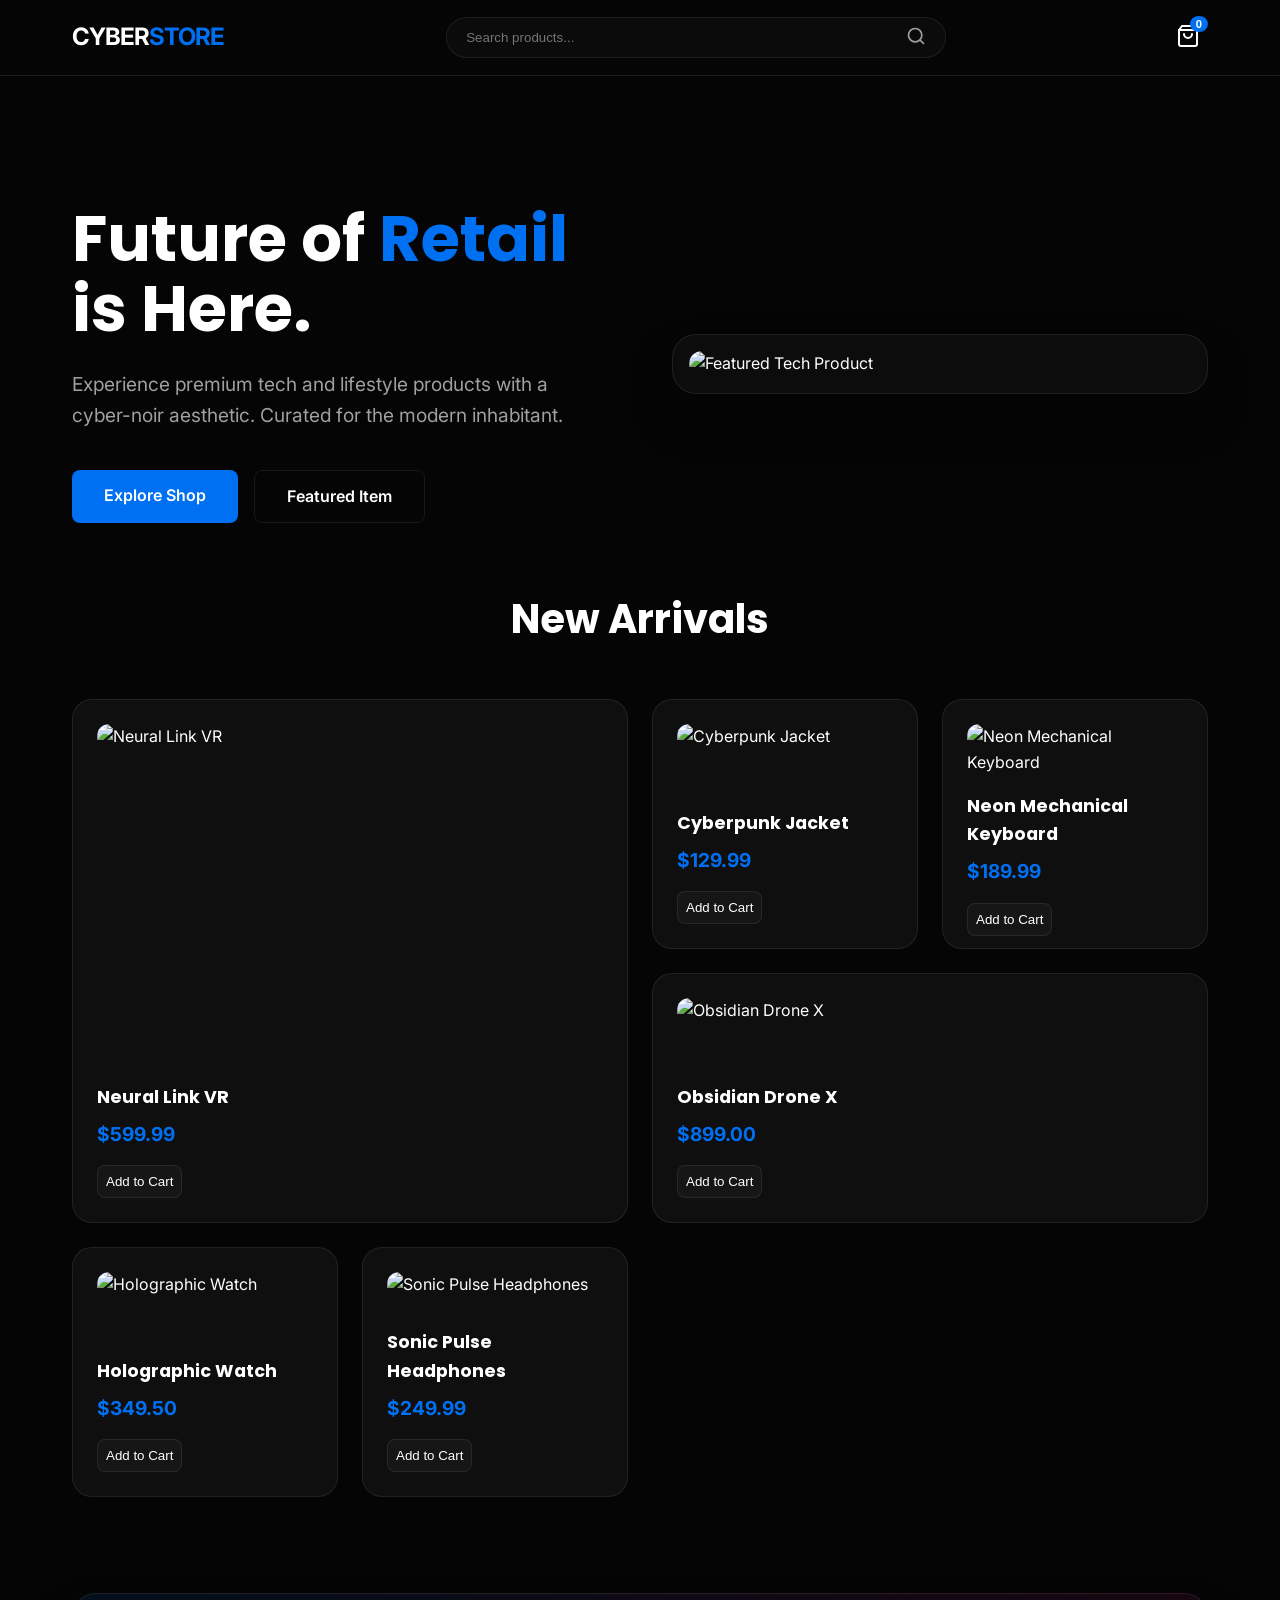
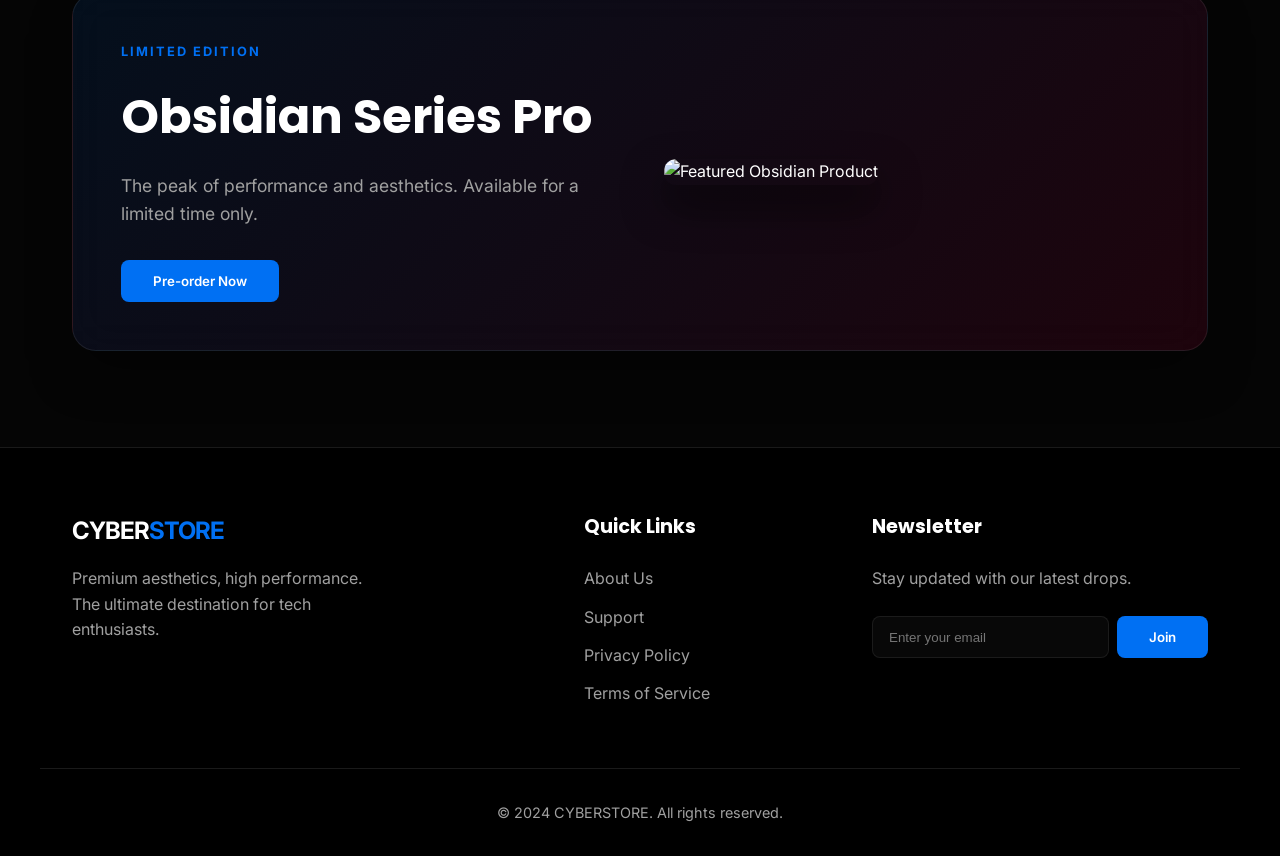
==== commit 79132ca2: "feat: implement premium cyber-noir e-commerce website - Replaced existing hotel website with a moder" ====
--- a/index.html
+++ b/index.html
@@ -1,156 +1,125 @@
-<!doctype html>
-<html lang="uz">
-  <head>
-    <meta charset="UTF-8" />
-    <meta name="viewport" content="width=device-width, initial-scale=1.0" />
-    <meta
-      name="description"
-      content="Grand Hotel Uzbekistan - Toshkent markazidagi premium mehmonxona. Shinam xonalar, yuqori sifatli xizmat va unutilmas dam olish."
-    />
-    <title>Grand Hotel Uzbekistan | Toshkentdagi Premium Mehmonxona</title>
-    <link rel="stylesheet" href="css/styles.css" />
-    <script src="js/main.js" defer></script>
-  </head>
-  <body>
-    <header class="site-header" data-header>
-      <div class="container nav-shell">
-        <a
-          class="brand"
-          href="index.html"
-          aria-label="Grand Hotel Uzbekistan bosh sahifasi"
-        >
-          <span class="brand-mark" aria-hidden="true">G</span>
-          <span class="brand-text">Grand Hotel Uzbekistan</span>
-        </a>
-        <button
-          class="nav-toggle"
-          type="button"
-          aria-expanded="false"
-          aria-controls="site-nav"
-          aria-label="Menyuni ochish"
-        >
-          <span class="hamburger-box">
-            <span class="hamburger-inner"></span>
-          </span>
-        </button>
-        <nav class="site-nav" id="site-nav" data-nav>
-          <ul class="nav-list">
-            <li><a class="active" href="index.html" aria-current="page">Bosh sahifa</a></li>
-            <li><a href="rooms.html">Xonalar</a></li>
-            <li><a href="booking.html">Bron qilish</a></li>
-            <li><a href="about.html">Biz haqimizda</a></li>
-            <li><a href="contact.html">Aloqa</a></li>
-          </ul>
+<!DOCTYPE html>
+<html lang="en">
+<head>
+    <meta charset="UTF-8">
+    <meta name="viewport" content="width=device-width, initial-scale=1.0">
+    <title>CYBER-STORE | Premium Future-Ready E-commerce</title>
+    <meta name="description" content="Discover the future of retail with CYBER-STORE. Premium tech and lifestyle products with a cyber-noir aesthetic.">
+    <link rel="preconnect" href="https://fonts.googleapis.com">
+    <link rel="preconnect" href="https://fonts.gstatic.com" crossorigin>
+    <link href="https://fonts.googleapis.com/css2?family=Inter:wght@300;400;600;700&family=Poppins:wght@400;600;700&display=swap" rel="stylesheet">
+    <link rel="stylesheet" href="style.css">
+    <script src="script.js" defer></script>
+</head>
+<body>
+    <header class="header">
+        <nav class="container nav">
+            <a href="#" class="logo">CYBER<span>STORE</span></a>
+
+            <div class="search-bar">
+                <input type="text" id="product-search" placeholder="Search products...">
+                <button type="button" aria-label="Search">
+                    <svg width="20" height="20" viewBox="0 0 24 24" fill="none" stroke="currentColor" stroke-width="2" stroke-linecap="round" stroke-linejoin="round"><circle cx="11" cy="11" r="8"/><path d="m21 21-4.3-4.3"/></svg>
+                </button>
+            </div>
+
+            <div class="nav-actions">
+                <button class="cart-btn" id="cart-btn" aria-label="Open Cart">
+                    <svg width="24" height="24" viewBox="0 0 24 24" fill="none" stroke="currentColor" stroke-width="2" stroke-linecap="round" stroke-linejoin="round"><path d="M6 2 3 6v14a2 2 0 0 0 2 2h14a2 2 0 0 0 2-2V6l-3-4Z"/><path d="M3 6h18"/><path d="M16 10a4 4 0 0 1-8 0"/></svg>
+                    <span class="cart-badge" id="cart-count">0</span>
+                </button>
+            </div>
         </nav>
-      </div>
     </header>
 
-    <main id="main-content">
-      <section class="hero" data-reveal aria-labelledby="hero-title">
-        <div class="container hero-grid">
-          <div class="hero-copy">
-            <p class="eyebrow">Toshkent markazida</p>
-            <h1 id="hero-title">Shahar ritmi ichida sokin va puxta mehmondo‘stlik.</h1>
-            <p class="lead">
-              Grand Hotel Uzbekistan ish safari, oilaviy dam olish va maxsus
-              uchrashuvlar uchun qulay xonalar, restoran, spa va 24/7 servisni
-              bir joyda jamlaydi.
-            </p>
-            <div class="hero-actions">
-              <a class="btn btn-primary" href="booking.html">Bron qilish</a>
-              <a class="btn btn-secondary" href="rooms.html">Xonalarni ko‘rish</a>
+    <main>
+        <section class="hero">
+            <div class="container hero-content">
+                <div class="hero-text">
+                    <h1 class="fade-in">Future of <span>Retail</span> is Here.</h1>
+                    <p class="fade-in">Experience premium tech and lifestyle products with a cyber-noir aesthetic. Curated for the modern inhabitant.</p>
+                    <div class="hero-actions fade-in">
+                        <a href="#shop" class="btn btn-primary">Explore Shop</a>
+                        <a href="#featured" class="btn btn-outline">Featured Item</a>
+                    </div>
+                </div>
+                <div class="hero-image fade-in">
+                    <div class="glass-card">
+                        <img src="https://images.unsplash.com/photo-1593305841991-05c297ba4575?auto=format&fit=crop&q=80&w=1000" alt="Featured Tech Product">
+                    </div>
+                </div>
             </div>
-            <ul class="hero-stats" aria-label="Mehmonxona ko‘rsatkichlari">
-              <li>
-                <strong data-counter="120">0</strong>
-                <span>Premium Xonalar</span>
-              </li>
-              <li>
-                <strong data-counter="18">0</strong>
-                <span>Yillik Tajriba</span>
-              </li>
-              <li>
-                <strong data-counter="4.9">0</strong>
-                <span>Mehmon Bahosi</span>
-              </li>
-            </ul>
-          </div>
-          <div class="hero-visual card" aria-label="Grand Hotel Uzbekistan binosi">
-            <img src="assets/images/hotel-exterior.jpg" alt="Grand Hotel Uzbekistan binosining tashqi ko'rinishi" class="hero-img">
-            <div class="floating-card">
-              <p>Eng ko‘p tanlanadigan xizmat</p>
-              <strong>24/7 reception va transfer</strong>
+        </section>
+
+        <section id="shop" class="products-section container">
+            <h2 class="section-title">New Arrivals</h2>
+            <div class="bento-grid" id="product-grid">
+                <!-- Products will be dynamically rendered here -->
             </div>
-          </div>
-        </div>
-      </section>
+        </section>
 
-      <section class="section section-band" data-reveal aria-labelledby="features-title">
-        <div class="container">
-          <div class="section-heading">
-            <p class="eyebrow">Afzalliklar</p>
-            <h2 id="features-title">Har bir detal mehmon tajribasiga xizmat qiladi.</h2>
-          </div>
-          <div class="feature-grid">
-            <article class="card feature-card" data-index="01">
-              <h3>Markaziy joylashuv</h3>
-              <p>
-                Shahar biznes markazlari, restoranlar va asosiy manzillarga
-                tez yetib borish uchun qulay lokatsiya.
-              </p>
-            </article>
-            <article class="card feature-card" data-index="02">
-              <h3>To‘liq servis</h3>
-              <p>
-                Nonushta, restoran, spa, konferensiya xonalari va transfer
-                xizmati bitta tizimda ishlaydi.
-              </p>
-            </article>
-            <article class="card feature-card" data-index="03">
-              <h3>Sokin atmosfera</h3>
-              <p>
-                Xonalar va umumiy zonalar dam olish, diqqatni jamlash va
-                xotirjam qolish uchun muvozanatli rejalangan.
-              </p>
-            </article>
-          </div>
-        </div>
-      </section>
-
-      <section class="section" data-reveal aria-labelledby="summary-title">
-        <div class="container split-layout">
-          <div>
-            <p class="eyebrow">Qisqa ma’lumot</p>
-            <h2 id="summary-title">Standartdan suite darajasigacha.</h2>
-            <p class="lead">
-              Mehmonxona xonalari qulay yotoq, ish maydoni, shaxsiy hammom va
-              kundalik xizmat bilan jihozlangan. Tariflar mehmon soni va xona
-              turiga qarab hisoblanadi.
-            </p>
-            <a class="text-link" href="about.html">Mehmonxona haqida ko'proq bilish</a>
-          </div>
-          <div class="card checklist-card">
-            <ul class="clean-list">
-              <li>Keng va tinch xonalar</li>
-              <li>Restoran va nonushta xizmati</li>
-              <li>Spa va dam olish hududi</li>
-              <li>Transfer va reception yordami</li>
-            </ul>
-          </div>
-        </div>
-      </section>
+        <section id="featured" class="featured-section container">
+            <div class="glass-card featured-banner">
+                <div class="featured-content">
+                    <span class="eyebrow">Limited Edition</span>
+                    <h2>Obsidian Series Pro</h2>
+                    <p>The peak of performance and aesthetics. Available for a limited time only.</p>
+                    <button class="btn btn-primary">Pre-order Now</button>
+                </div>
+                <div class="featured-visual">
+                    <img src="https://images.unsplash.com/photo-1542393545-10f5cde2c810?auto=format&fit=crop&q=80&w=600" alt="Featured Obsidian Product">
+                </div>
+            </div>
+        </section>
     </main>
 
-    <footer class="site-footer">
-      <div class="container footer-grid">
-        <div class="footer-brand">
-          <span class="brand-text">Grand Hotel Uzbekistan</span>
-          <p>Toshkent markazidagi premium mehmonxona.</p>
+    <footer class="footer">
+        <div class="container footer-grid">
+            <div class="footer-info">
+                <a href="#" class="logo">CYBER<span>STORE</span></a>
+                <p>Premium aesthetics, high performance. The ultimate destination for tech enthusiasts.</p>
+            </div>
+            <div class="footer-links">
+                <h3>Quick Links</h3>
+                <ul>
+                    <li><a href="#">About Us</a></li>
+                    <li><a href="#">Support</a></li>
+                    <li><a href="#">Privacy Policy</a></li>
+                    <li><a href="#">Terms of Service</a></li>
+                </ul>
+            </div>
+            <div class="footer-newsletter">
+                <h3>Newsletter</h3>
+                <p>Stay updated with our latest drops.</p>
+                <form class="newsletter-form">
+                    <input type="email" placeholder="Enter your email" required>
+                    <button type="submit" class="btn btn-primary">Join</button>
+                </form>
+            </div>
         </div>
-        <div class="footer-copy">
-          <p>&copy; <span data-year></span> Barcha huquqlar himoyalangan.</p>
+        <div class="footer-bottom container">
+            <p>&copy; 2024 CYBERSTORE. All rights reserved.</p>
         </div>
-      </div>
     </footer>
-  </body>
+
+    <!-- Cart Sidebar -->
+    <div class="cart-overlay" id="cart-overlay"></div>
+    <div class="cart-sidebar" id="cart-sidebar">
+        <div class="cart-header">
+            <h2>Your Cart</h2>
+            <button class="close-cart" id="close-cart">&times;</button>
+        </div>
+        <div class="cart-items" id="cart-items">
+            <!-- Cart items will be rendered here -->
+            <p class="empty-msg">Your cart is empty.</p>
+        </div>
+        <div class="cart-footer">
+            <div class="cart-total">
+                <span>Total:</span>
+                <span id="cart-total-amount">$0.00</span>
+            </div>
+            <button class="btn btn-primary btn-block">Checkout Now</button>
+        </div>
+    </div>
+</body>
 </html>
--- a/style.css
+++ b/style.css
@@ -0,0 +1,593 @@
+:root {
+    --bg-color: #050505;
+    --surface-color: rgba(20, 20, 20, 0.7);
+    --primary-color: #0070f3; /* Electric Blue */
+    --accent-color: #ff0055; /* Crimson Red */
+    --text-color: #ffffff;
+    --text-muted: #a0a0a0;
+    --border-color: rgba(255, 255, 255, 0.1);
+    --glass-bg: rgba(255, 255, 255, 0.03);
+    --glass-border: rgba(255, 255, 255, 0.08);
+    --font-main: 'Inter', sans-serif;
+    --font-heading: 'Poppins', sans-serif;
+    --transition: all 0.3s cubic-bezier(0.4, 0, 0.2, 1);
+}
+
+* {
+    box-sizing: border-box;
+    margin: 0;
+    padding: 0;
+}
+
+html {
+    scroll-behavior: smooth;
+}
+
+body {
+    background-color: var(--bg-color);
+    color: var(--text-color);
+    font-family: var(--font-main);
+    line-height: 1.6;
+    overflow-x: hidden;
+}
+
+.container {
+    max-width: 1200px;
+    margin: 0 auto;
+    padding: 0 2rem;
+}
+
+/* Typography */
+h1, h2, h3 {
+    font-family: var(--font-heading);
+    font-weight: 700;
+}
+
+span {
+    color: var(--primary-color);
+}
+
+/* Header & Nav */
+.header {
+    position: sticky;
+    top: 0;
+    z-index: 100;
+    background: rgba(5, 5, 5, 0.8);
+    backdrop-filter: blur(10px);
+    border-bottom: 1px solid var(--border-color);
+    padding: 1rem 0;
+}
+
+.nav {
+    display: flex;
+    justify-content: space-between;
+    align-items: center;
+    gap: 2rem;
+}
+
+.logo {
+    font-size: 1.5rem;
+    font-weight: 700;
+    text-decoration: none;
+    color: var(--text-color);
+    letter-spacing: -1px;
+}
+
+.search-bar {
+    flex: 1;
+    max-width: 500px;
+    display: flex;
+    background: var(--glass-bg);
+    border: 1px solid var(--glass-border);
+    border-radius: 50px;
+    padding: 0.5rem 1.2rem;
+    transition: var(--transition);
+}
+
+.search-bar:focus-within {
+    border-color: var(--primary-color);
+    box-shadow: 0 0 15px rgba(0, 112, 243, 0.2);
+}
+
+.search-bar input {
+    background: transparent;
+    border: none;
+    color: var(--text-color);
+    width: 100%;
+    outline: none;
+    padding-right: 0.5rem;
+}
+
+.search-bar button {
+    background: transparent;
+    border: none;
+    color: var(--text-muted);
+    cursor: pointer;
+}
+
+.nav-actions {
+    display: flex;
+    align-items: center;
+}
+
+.cart-btn {
+    background: transparent;
+    border: none;
+    color: var(--text-color);
+    cursor: pointer;
+    position: relative;
+    padding: 0.5rem;
+}
+
+.cart-badge {
+    position: absolute;
+    top: 0;
+    right: 0;
+    background: var(--primary-color);
+    color: white;
+    font-size: 0.7rem;
+    padding: 2px 6px;
+    border-radius: 50%;
+    font-weight: 700;
+}
+
+/* Hero Section */
+.hero {
+    padding: 8rem 0 4rem;
+}
+
+.hero-content {
+    display: grid;
+    grid-template-columns: 1fr 1fr;
+    align-items: center;
+    gap: 4rem;
+}
+
+.hero-text h1 {
+    font-size: 4rem;
+    line-height: 1.1;
+    margin-bottom: 1.5rem;
+}
+
+.hero-text p {
+    font-size: 1.2rem;
+    color: var(--text-muted);
+    margin-bottom: 2.5rem;
+    max-width: 500px;
+}
+
+.hero-actions {
+    display: flex;
+    gap: 1rem;
+}
+
+.glass-card {
+    background: var(--glass-bg);
+    backdrop-filter: blur(20px);
+    border: 1px solid var(--glass-border);
+    border-radius: 24px;
+    padding: 1rem;
+    overflow: hidden;
+    box-shadow: 0 25px 50px -12px rgba(0, 0, 0, 0.5);
+}
+
+.hero-image img {
+    width: 100%;
+    height: auto;
+    border-radius: 16px;
+    display: block;
+}
+
+/* Buttons */
+.btn {
+    display: inline-block;
+    padding: 0.8rem 2rem;
+    border-radius: 8px;
+    text-decoration: none;
+    font-weight: 600;
+    transition: var(--transition);
+    cursor: pointer;
+    border: none;
+    font-family: var(--font-main);
+}
+
+.btn-primary {
+    background-color: var(--primary-color);
+    color: white;
+}
+
+.btn-primary:hover {
+    background-color: #0056b3;
+    transform: translateY(-2px);
+    box-shadow: 0 10px 20px rgba(0, 112, 243, 0.3);
+}
+
+.btn-outline {
+    background-color: transparent;
+    border: 1px solid var(--glass-border);
+    color: var(--text-color);
+}
+
+.btn-outline:hover {
+    background: var(--glass-bg);
+    border-color: var(--text-color);
+}
+
+.btn-block {
+    width: 100%;
+}
+
+/* Bento Grid Gallery */
+.section-title {
+    font-size: 2.5rem;
+    margin-bottom: 3rem;
+    text-align: center;
+}
+
+.featured-section {
+    margin-bottom: 6rem;
+}
+
+.featured-banner {
+    display: grid;
+    grid-template-columns: 1fr 1fr;
+    align-items: center;
+    gap: 3rem;
+    padding: 3rem;
+    background: linear-gradient(135deg, rgba(0, 112, 243, 0.1), rgba(255, 0, 85, 0.1));
+}
+
+.eyebrow {
+    text-transform: uppercase;
+    letter-spacing: 2px;
+    font-size: 0.8rem;
+    color: var(--primary-color);
+    font-weight: 700;
+    margin-bottom: 1rem;
+    display: block;
+}
+
+.featured-content h2 {
+    font-size: 3rem;
+    margin-bottom: 1rem;
+}
+
+.featured-content p {
+    color: var(--text-muted);
+    margin-bottom: 2rem;
+    font-size: 1.1rem;
+}
+
+.featured-visual img {
+    width: 100%;
+    border-radius: 12px;
+    box-shadow: 0 20px 40px rgba(0, 0, 0, 0.6);
+}
+
+.bento-grid {
+    display: grid;
+    grid-template-columns: repeat(4, 1fr);
+    grid-auto-rows: 250px;
+    gap: 1.5rem;
+    margin-bottom: 6rem;
+}
+
+.product-card {
+    background: var(--surface-color);
+    border: 1px solid var(--glass-border);
+    border-radius: 20px;
+    padding: 1.5rem;
+    display: flex;
+    flex-direction: column;
+    justify-content: space-between;
+    transition: var(--transition);
+    position: relative;
+    overflow: hidden;
+}
+
+.product-card:hover {
+    border-color: var(--primary-color);
+    transform: translateY(-5px);
+    background: rgba(30, 30, 30, 0.7);
+}
+
+.product-card img {
+    width: 100%;
+    height: 150px;
+    object-fit: cover;
+    border-radius: 12px;
+    margin-bottom: 1rem;
+}
+
+.product-card.large {
+    grid-column: span 2;
+    grid-row: span 2;
+}
+
+.product-card.large img {
+    height: 350px;
+}
+
+.product-card.wide {
+    grid-column: span 2;
+}
+
+.product-info h3 {
+    font-size: 1.1rem;
+    margin-bottom: 0.5rem;
+}
+
+.product-price {
+    font-weight: 700;
+    color: var(--primary-color);
+    font-size: 1.2rem;
+}
+
+.add-to-cart {
+    background: var(--glass-bg);
+    border: 1px solid var(--glass-border);
+    color: var(--text-color);
+    padding: 0.5rem;
+    border-radius: 8px;
+    cursor: pointer;
+    transition: var(--transition);
+    align-self: flex-start;
+    margin-top: 1rem;
+}
+
+.add-to-cart:hover {
+    background: var(--primary-color);
+    border-color: var(--primary-color);
+}
+
+/* Footer */
+.footer {
+    background: #000;
+    border-top: 1px solid var(--border-color);
+    padding: 4rem 0 2rem;
+}
+
+.footer-grid {
+    display: grid;
+    grid-template-columns: 2fr 1fr 1.5fr;
+    gap: 4rem;
+    margin-bottom: 3rem;
+}
+
+.footer-info p {
+    color: var(--text-muted);
+    margin-top: 1rem;
+    max-width: 300px;
+}
+
+.footer-links h3, .footer-newsletter h3 {
+    margin-bottom: 1.5rem;
+    font-size: 1.2rem;
+}
+
+.footer-links ul {
+    list-style: none;
+}
+
+.footer-links a {
+    color: var(--text-muted);
+    text-decoration: none;
+    transition: var(--transition);
+    display: block;
+    margin-bottom: 0.8rem;
+}
+
+.footer-links a:hover {
+    color: var(--primary-color);
+    padding-left: 5px;
+}
+
+.footer-newsletter p {
+    color: var(--text-muted);
+    margin-bottom: 1.5rem;
+}
+
+.newsletter-form {
+    display: flex;
+    gap: 0.5rem;
+}
+
+.newsletter-form input {
+    background: var(--glass-bg);
+    border: 1px solid var(--glass-border);
+    padding: 0.8rem 1rem;
+    border-radius: 8px;
+    color: var(--text-color);
+    flex: 1;
+    outline: none;
+}
+
+.footer-bottom {
+    border-top: 1px solid var(--border-color);
+    padding-top: 2rem;
+    text-align: center;
+    color: var(--text-muted);
+    font-size: 0.9rem;
+}
+
+/* Cart Sidebar */
+.cart-overlay {
+    position: fixed;
+    top: 0;
+    left: 0;
+    width: 100%;
+    height: 100%;
+    background: rgba(0, 0, 0, 0.8);
+    backdrop-filter: blur(4px);
+    z-index: 999;
+    opacity: 0;
+    visibility: hidden;
+    transition: var(--transition);
+}
+
+.cart-overlay.active {
+    opacity: 1;
+    visibility: visible;
+}
+
+.cart-sidebar {
+    position: fixed;
+    top: 0;
+    right: -400px;
+    width: 400px;
+    height: 100%;
+    background: #0a0a0a;
+    border-left: 1px solid var(--border-color);
+    z-index: 1000;
+    padding: 2rem;
+    display: flex;
+    flex-direction: column;
+    transition: 0.4s cubic-bezier(0.4, 0, 0.2, 1);
+}
+
+.cart-sidebar.active {
+    right: 0;
+}
+
+.cart-header {
+    display: flex;
+    justify-content: space-between;
+    align-items: center;
+    margin-bottom: 2rem;
+}
+
+.close-cart {
+    background: transparent;
+    border: none;
+    color: var(--text-color);
+    font-size: 2rem;
+    cursor: pointer;
+}
+
+.cart-items {
+    flex: 1;
+    overflow-y: auto;
+}
+
+.cart-item {
+    display: flex;
+    gap: 1rem;
+    margin-bottom: 1.5rem;
+    padding-bottom: 1.5rem;
+    border-bottom: 1px solid var(--border-color);
+}
+
+.cart-item img {
+    width: 80px;
+    height: 80px;
+    object-fit: cover;
+    border-radius: 8px;
+}
+
+.cart-item-info h4 {
+    margin-bottom: 0.2rem;
+}
+
+.cart-item-price {
+    color: var(--primary-color);
+    font-weight: 600;
+}
+
+.cart-footer {
+    padding-top: 2rem;
+    border-top: 1px solid var(--border-color);
+}
+
+.cart-total {
+    display: flex;
+    justify-content: space-between;
+    font-size: 1.2rem;
+    font-weight: 700;
+    margin-bottom: 1.5rem;
+}
+
+.empty-msg {
+    text-align: center;
+    color: var(--text-muted);
+    margin-top: 4rem;
+}
+
+.remove-item {
+    color: var(--accent-color);
+    background: none;
+    border: none;
+    cursor: pointer;
+    margin-top: 0.5rem;
+    font-family: var(--font-main);
+    font-size: 0.9rem;
+    transition: var(--transition);
+}
+
+.remove-item:hover {
+    text-decoration: underline;
+    opacity: 0.8;
+}
+
+/* Animations */
+@keyframes fadeIn {
+    from { opacity: 0; transform: translateY(20px); }
+    to { opacity: 1; transform: translateY(0); }
+}
+
+.fade-in {
+    animation: fadeIn 0.8s forwards;
+}
+
+.hero-text h1 { animation-delay: 0.2s; }
+.hero-text p { animation-delay: 0.4s; }
+.hero-actions { animation-delay: 0.6s; }
+.hero-image { animation-delay: 0.8s; }
+
+/* Responsive */
+@media (max-width: 992px) {
+    .hero-content {
+        grid-template-columns: 1fr;
+        text-align: center;
+    }
+    .hero-text p {
+        margin: 0 auto 2.5rem;
+    }
+    .hero-actions {
+        justify-content: center;
+    }
+    .bento-grid {
+        grid-template-columns: repeat(2, 1fr);
+    }
+    .footer-grid {
+        grid-template-columns: 1fr 1fr;
+    }
+    .featured-banner {
+        grid-template-columns: 1fr;
+        padding: 2rem;
+        text-align: center;
+    }
+}
+
+@media (max-width: 600px) {
+    .bento-grid {
+        grid-template-columns: 1fr;
+        grid-auto-rows: auto;
+    }
+    .product-card.large, .product-card.wide {
+        grid-column: span 1;
+    }
+    .product-card.large img {
+        height: 200px;
+    }
+    .cart-sidebar {
+        width: 100%;
+        right: -100%;
+    }
+    .hero-text h1 {
+        font-size: 2.5rem;
+    }
+    .footer-grid {
+        grid-template-columns: 1fr;
+        gap: 2rem;
+    }
+}
